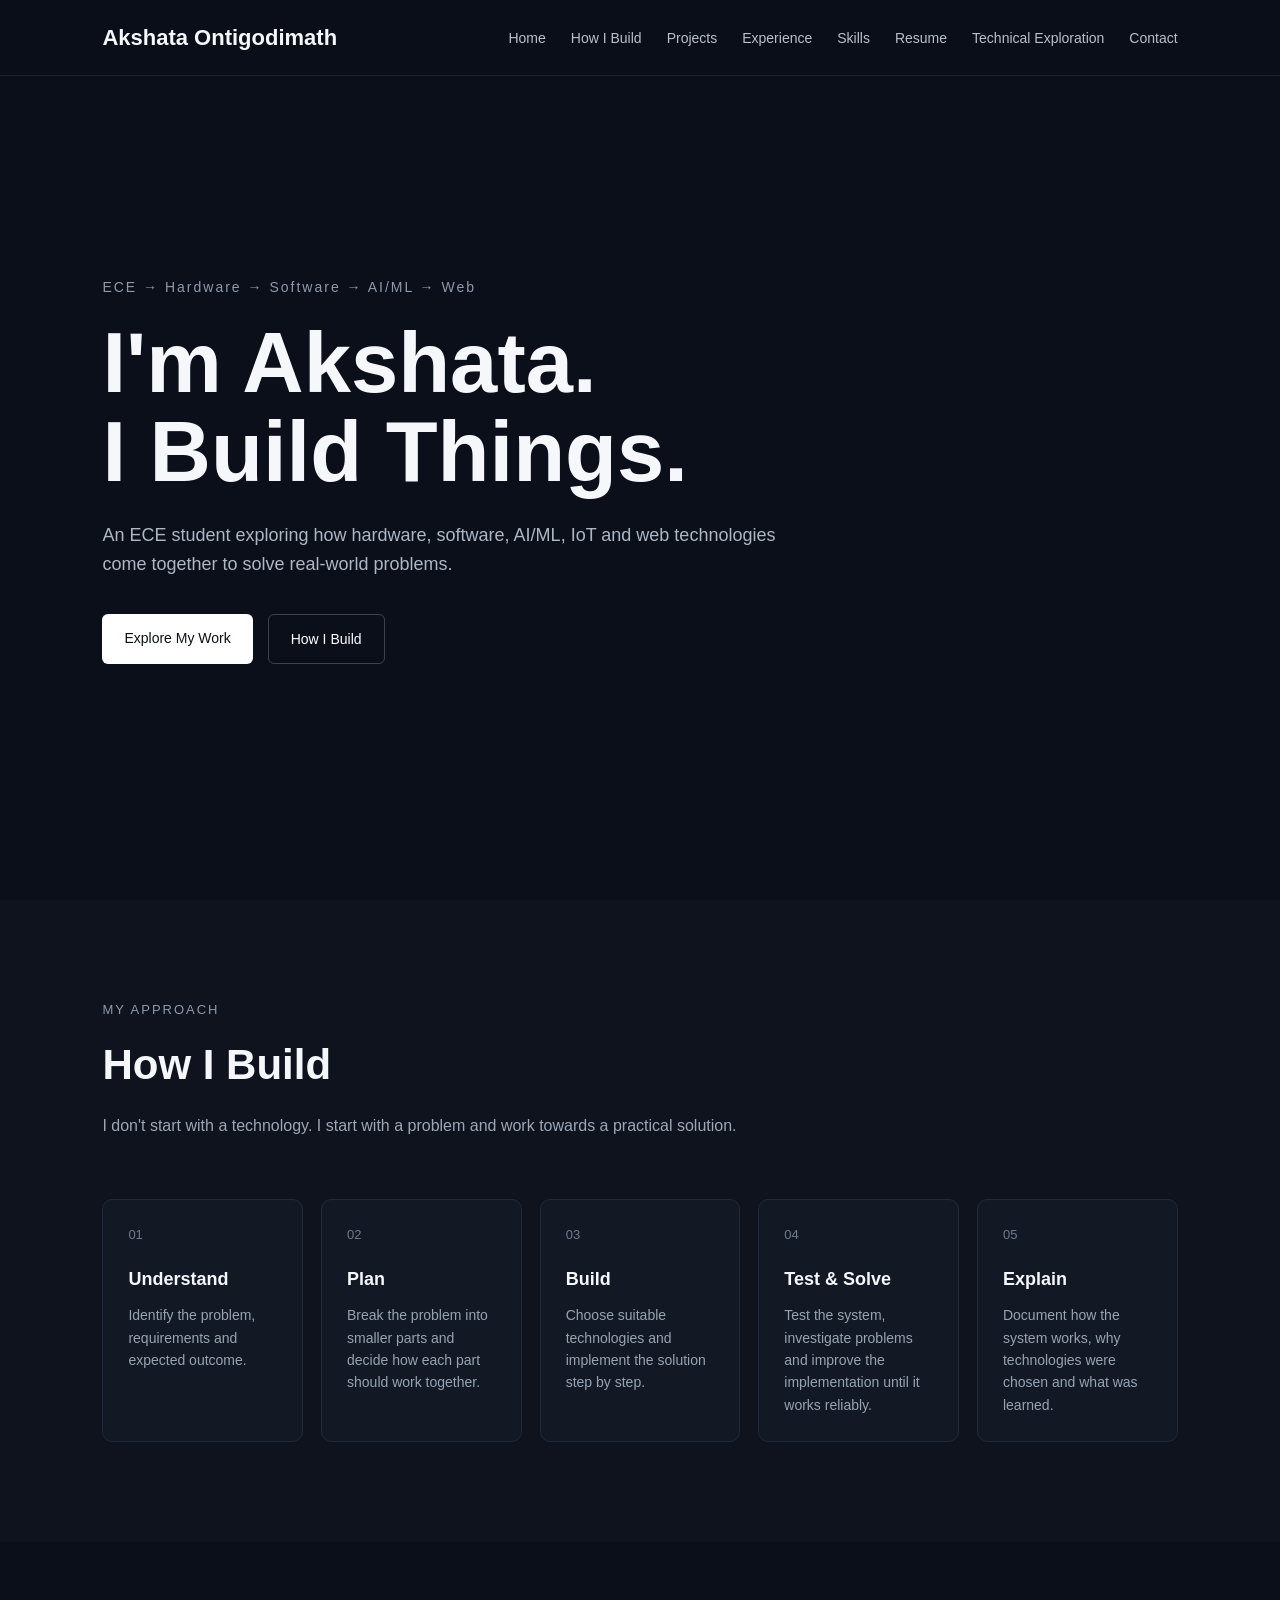
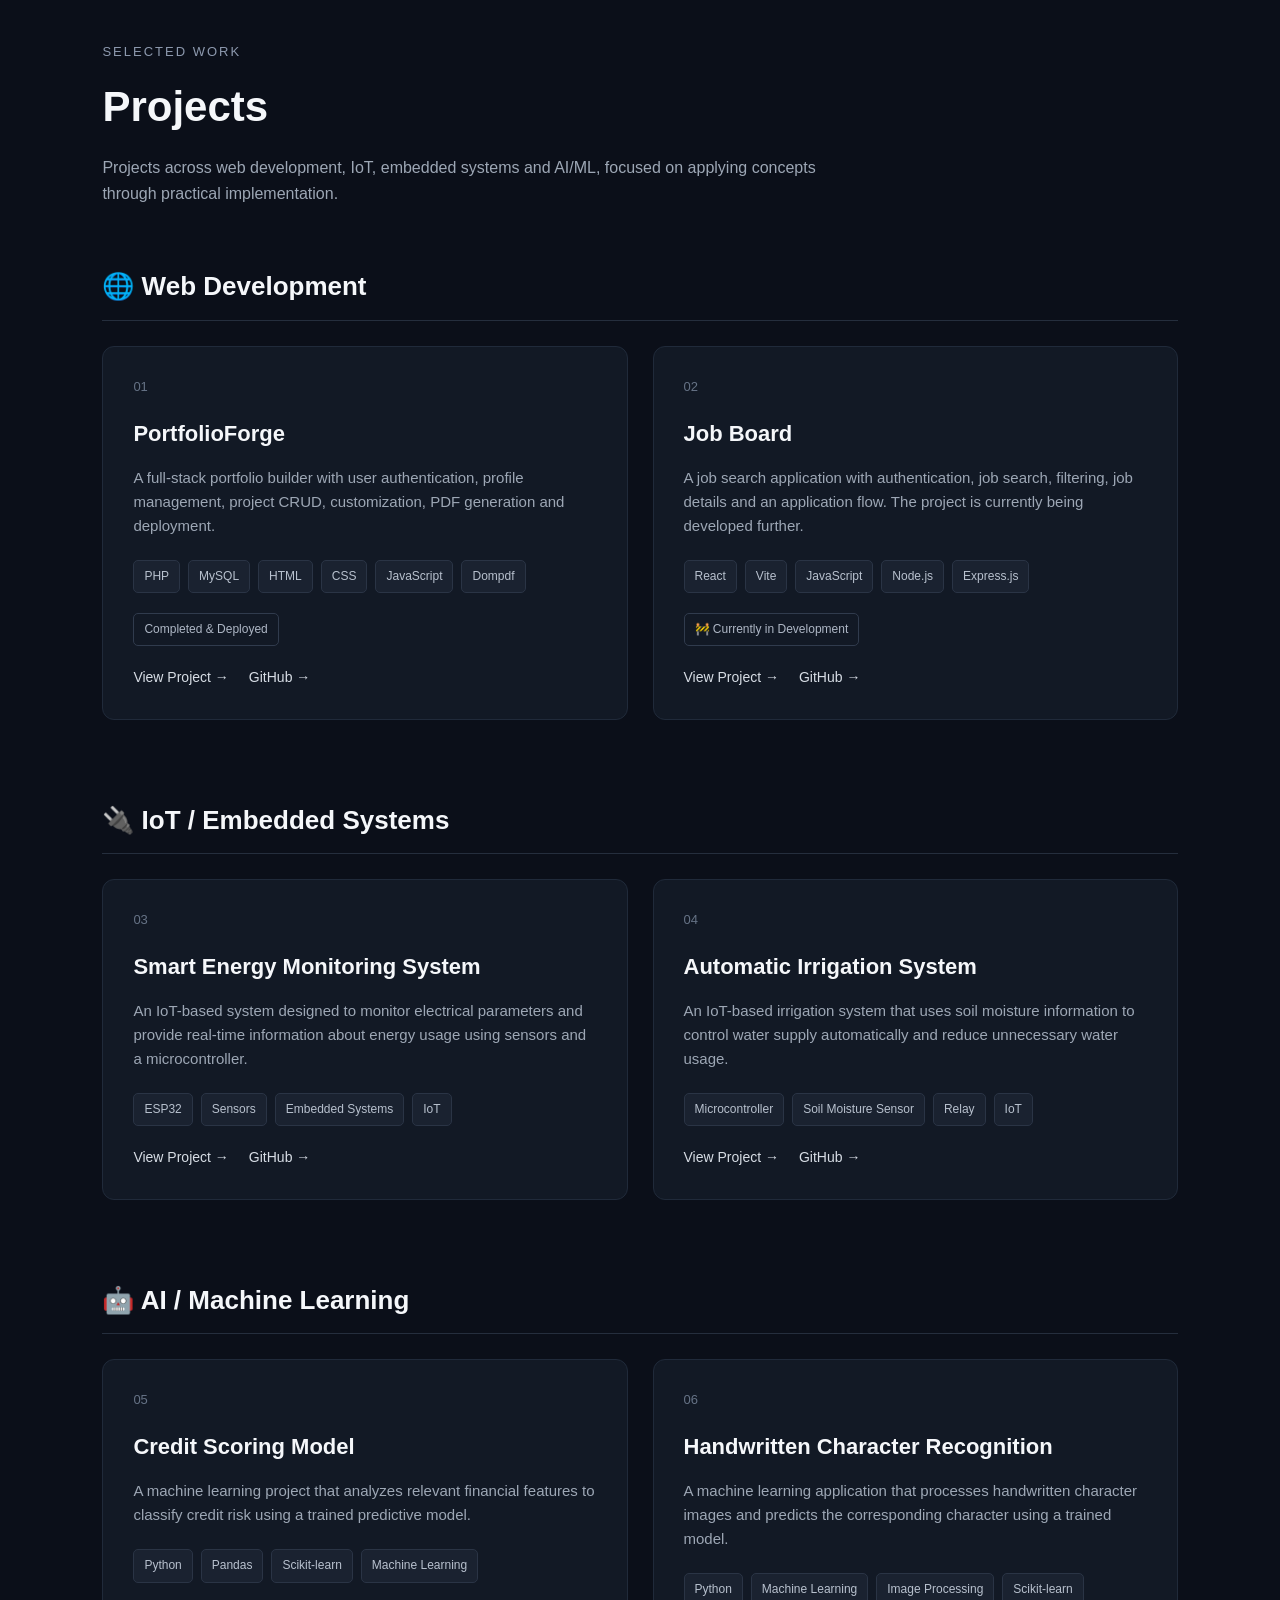
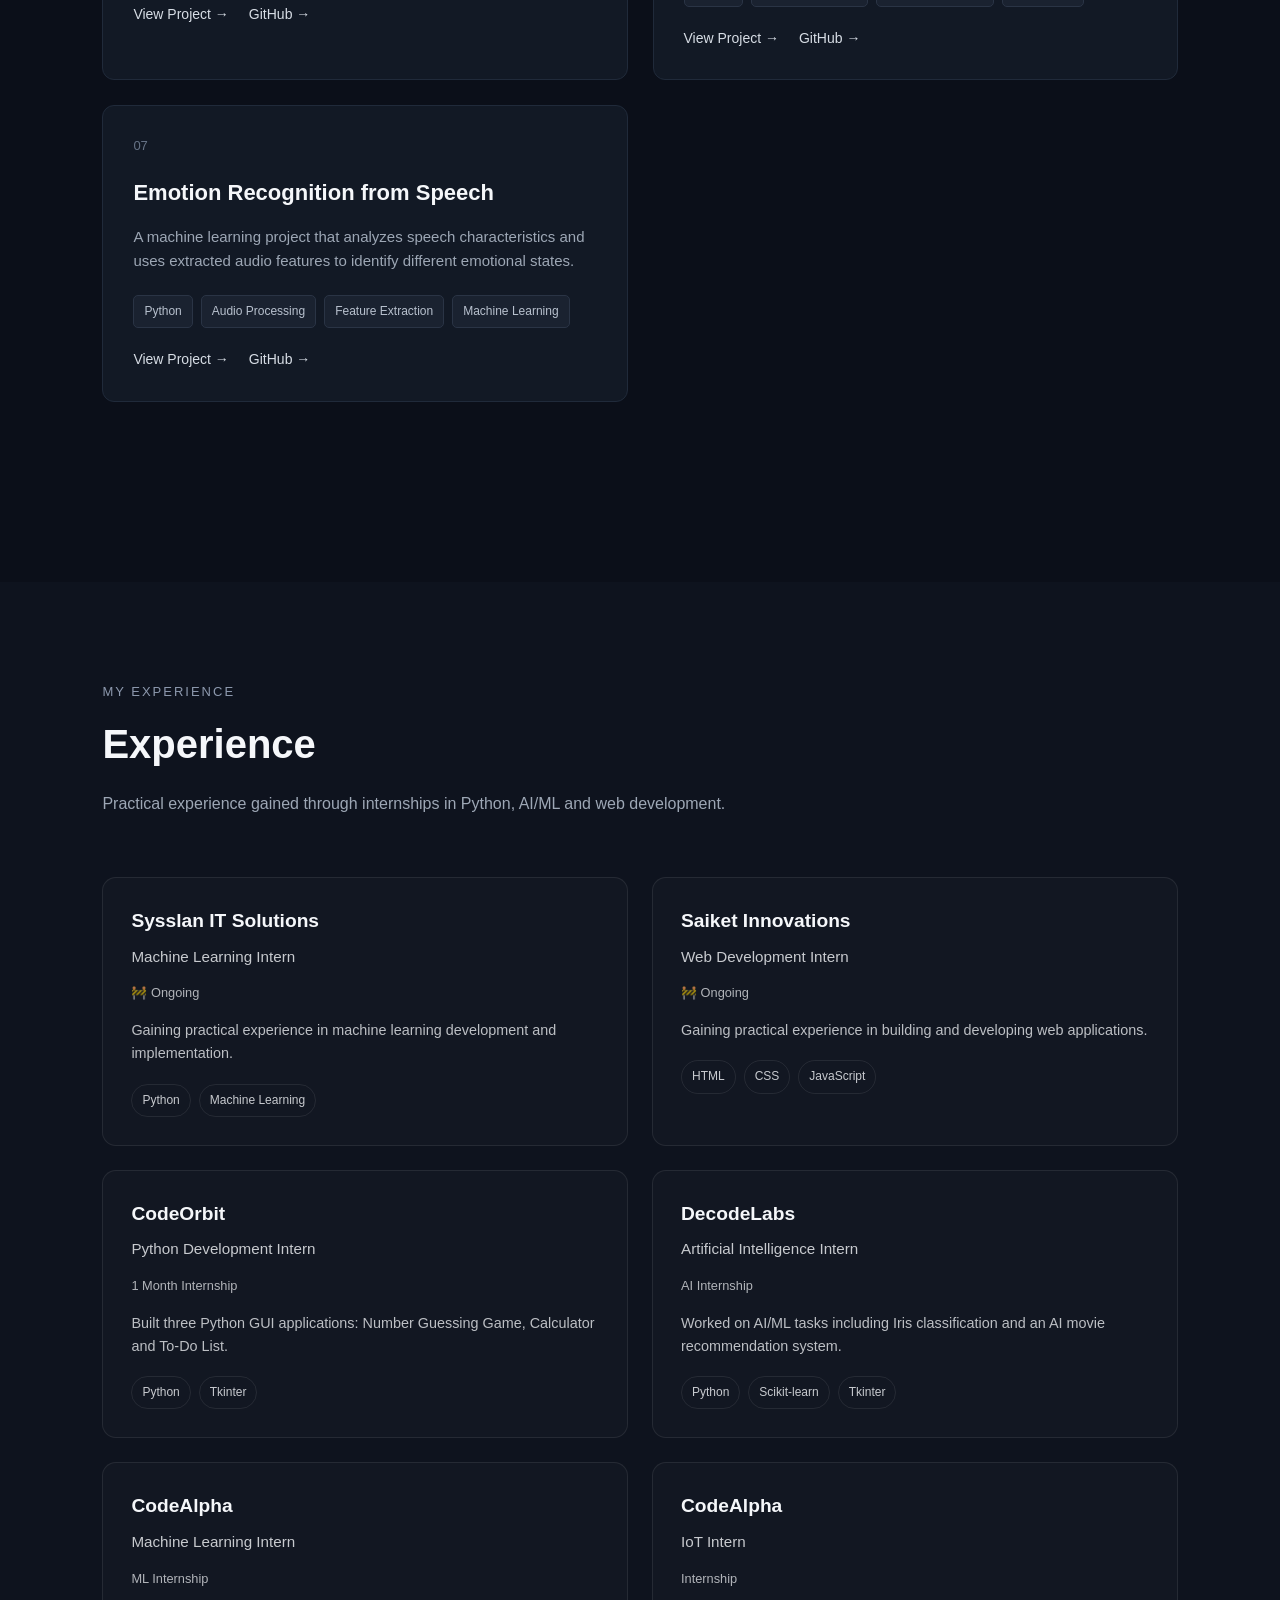
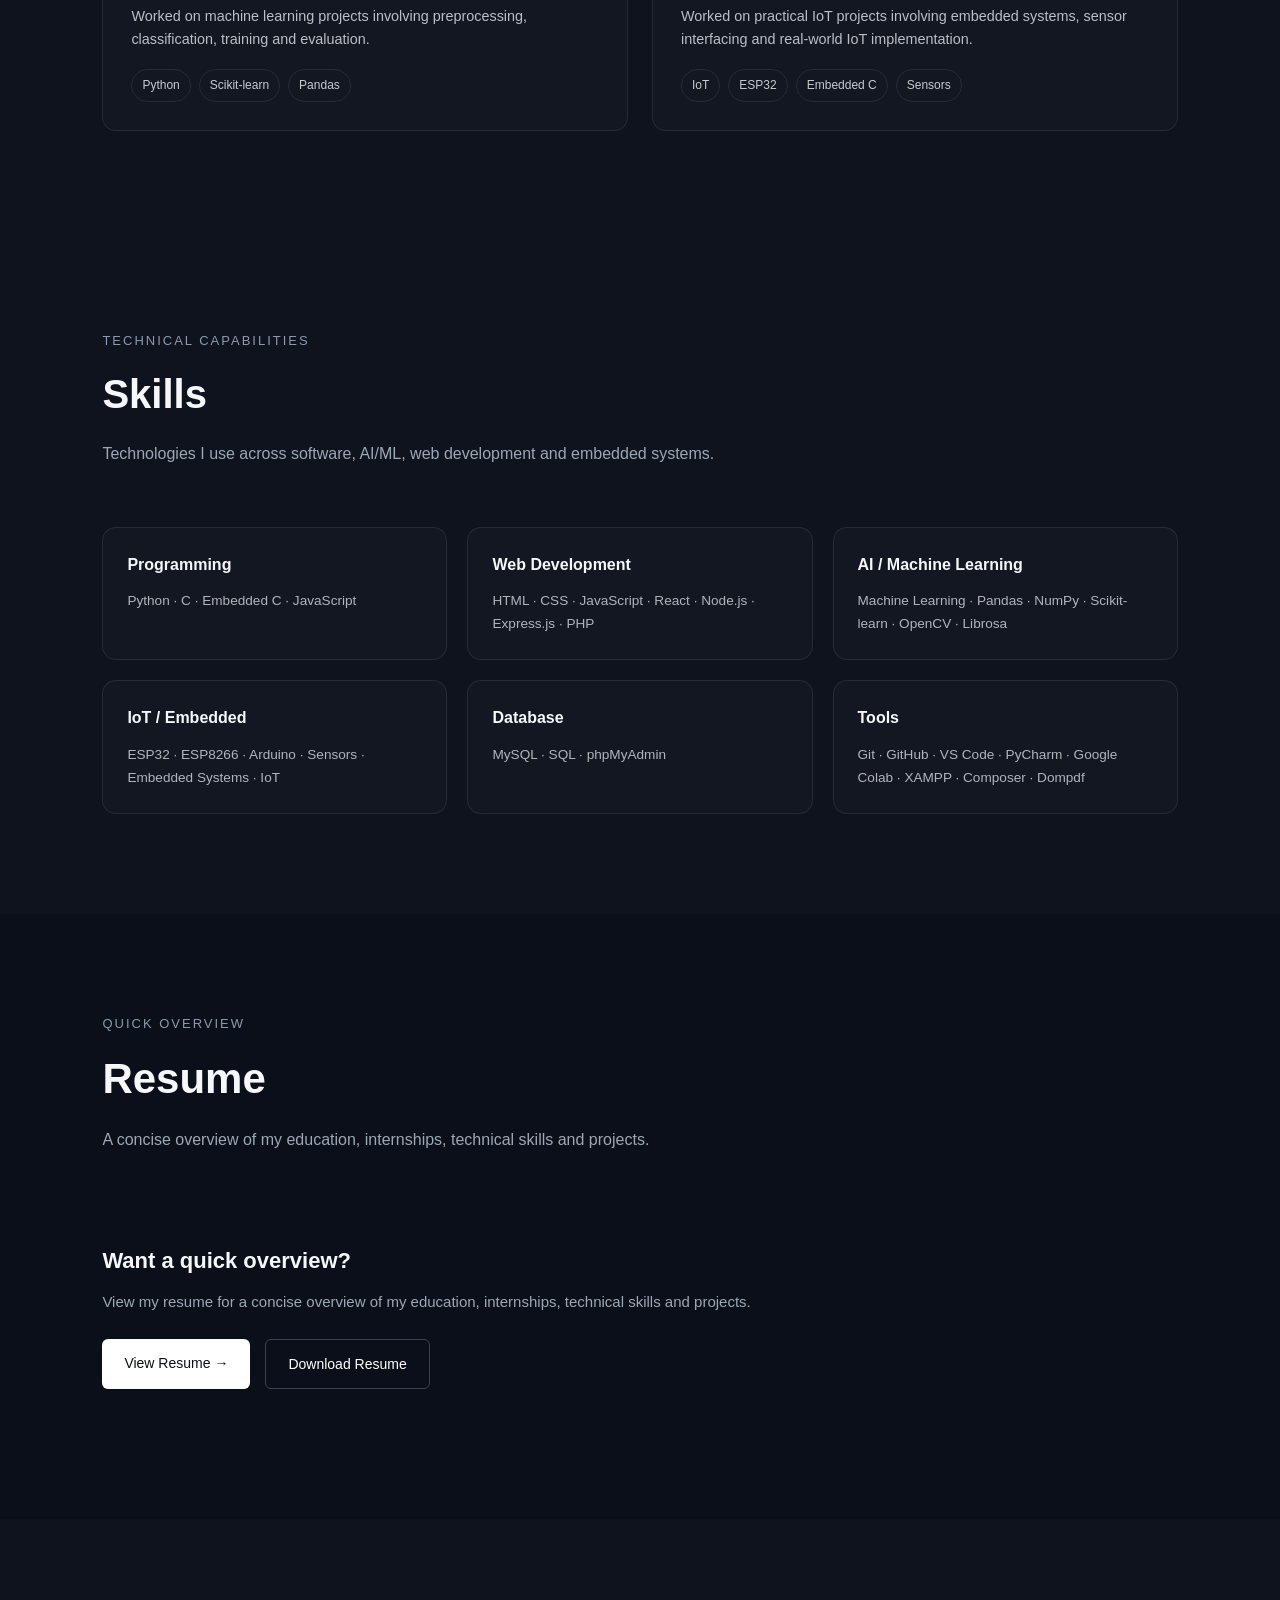
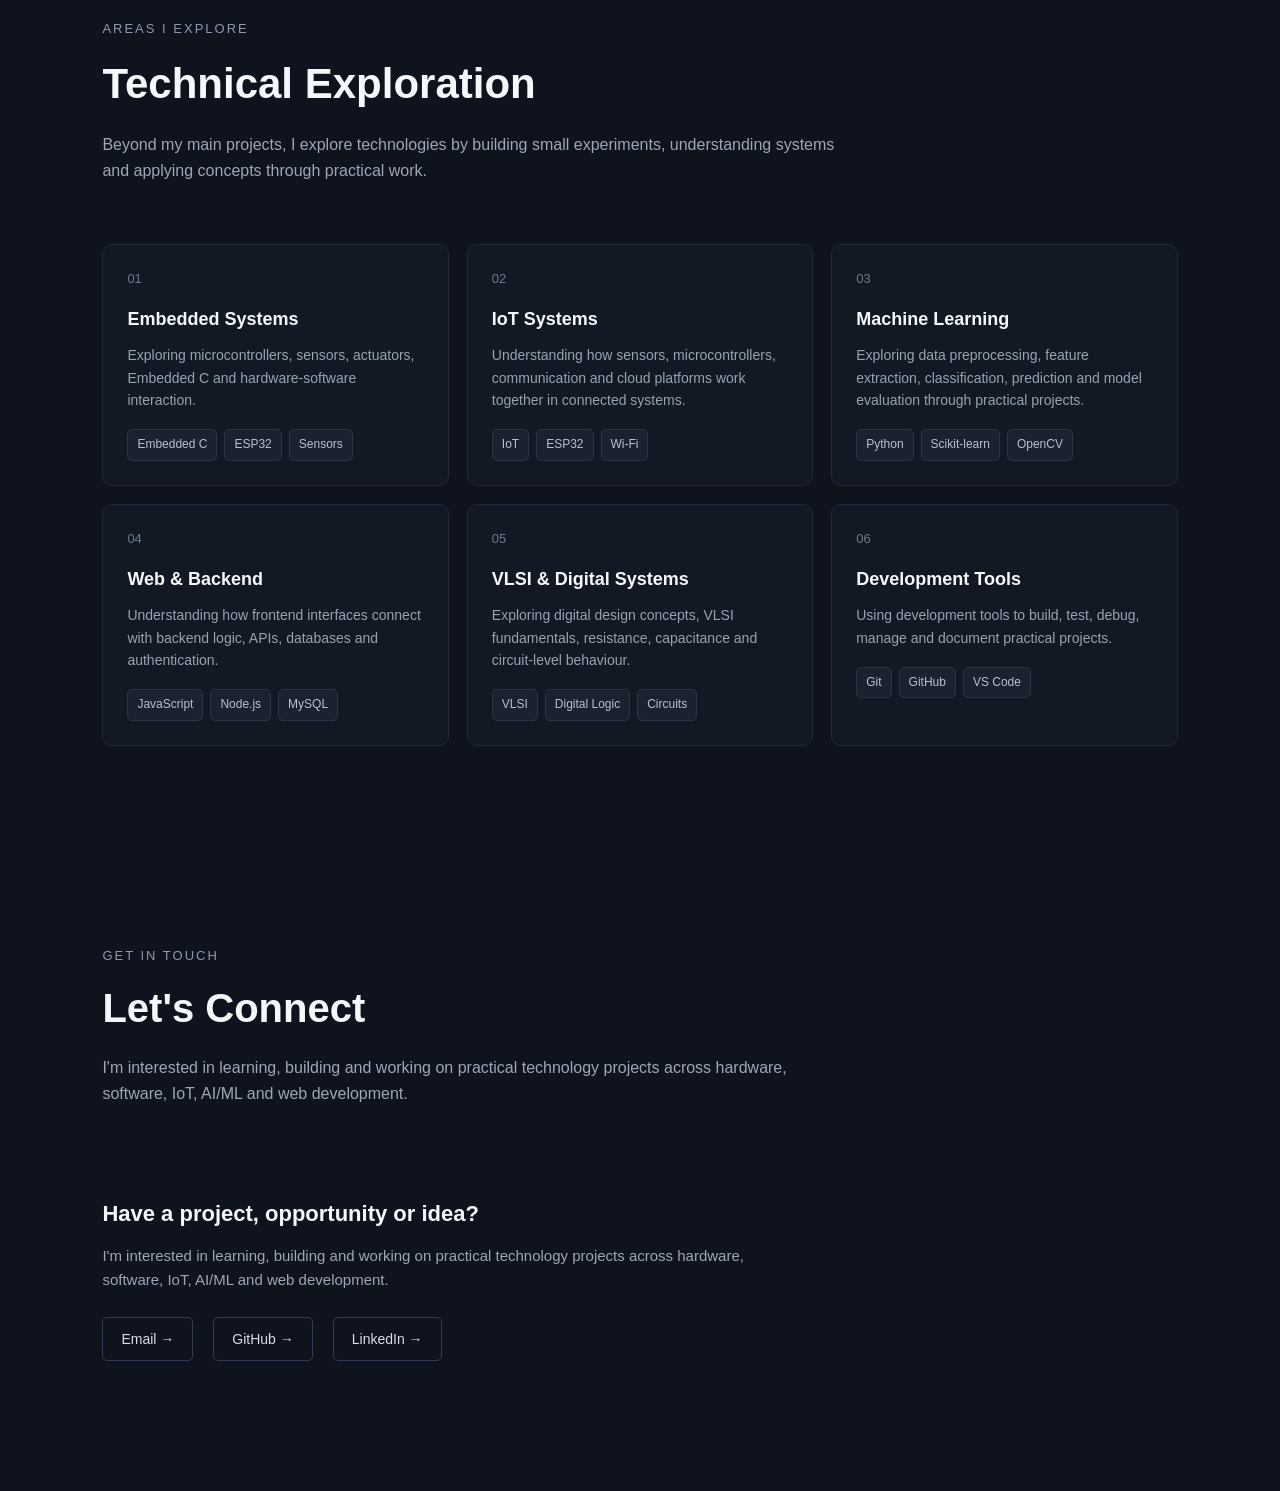
==== index.html @ 32dcf4e1 "Initial portfolio website" ====
<!DOCTYPE html>
<html lang="en">

<head>
    <meta charset="UTF-8">
    <meta name="viewport" content="width=device-width, initial-scale=1.0">

    <title>Akshata Ontigodimath | Portfolio</title>

    <link rel="stylesheet" href="css/style.css">
</head>

<body>

<!-- Navigation -->
<nav class="navbar">

    <div class="logo">Akshata Ontigodimath</div>
<ul class="nav-links">
    <li><a href="#home">Home</a></li>
    <li><a href="#how-i-build">How I Build</a></li>
    <li><a href="#projects">Projects</a></li>
    <li><a href="#experience">Experience</a></li>
    <li><a href="#skills">Skills</a></li>
    <li><a href="#resume">Resume</a></li>
    <li><a href="#exploration">Technical Exploration</a></li>
    <li><a href="#contact">Contact</a></li>
</ul>

</nav>


<!-- Home Section -->
<section id="home" class="hero">

    <div class="hero-content">

        <p class="hero-label">
            ECE → Hardware → Software → AI/ML → Web
        </p>

        <h1>
            I'm Akshata.
            <br>
            I Build Things.
        </h1>

        <p class="hero-description">
            An ECE student exploring how hardware, software, AI/ML,
            IoT and web technologies come together to solve
            real-world problems.
        </p>

        <div class="hero-buttons">

            <a href="#projects" class="btn primary-btn">
                Explore My Work
            </a>

            <a href="#how-i-build" class="btn secondary-btn">
                How I Build
            </a>

        </div>

    </div>

</section>


<!-- How I Build Section -->
<section id="how-i-build" class="how-build">

    <div class="section-heading">

        <p class="section-label">MY APPROACH</p>

        <h2>How I Build</h2>

        <p>
            I don't start with a technology.
            I start with a problem and work towards a practical solution.
        </p>

    </div>


    <div class="build-process">

        <div class="process-step">
            <span>01</span>
            <h3>Understand</h3>
            <p>
                Identify the problem, requirements and expected outcome.
            </p>
        </div>

        <div class="process-step">
            <span>02</span>
            <h3>Plan</h3>
            <p>
                Break the problem into smaller parts and decide how
                each part should work together.
            </p>
        </div>

        <div class="process-step">
            <span>03</span>
            <h3>Build</h3>
            <p>
                Choose suitable technologies and implement the solution
                step by step.
            </p>
        </div>

        <div class="process-step">
            <span>04</span>
            <h3>Test & Solve</h3>
            <p>
                Test the system, investigate problems and improve the
                implementation until it works reliably.
            </p>
        </div>

        <div class="process-step">
            <span>05</span>
            <h3>Explain</h3>
            <p>
                Document how the system works, why technologies were
                chosen and what was learned.
            </p>
        </div>

    </div>

</section>


<!-- Projects Section -->
<section id="projects" class="projects-section">

    <div class="section-heading">

        <p class="section-label">SELECTED WORK</p>

        <h2>Projects</h2>

        <p>
            Projects across web development, IoT, embedded systems
            and AI/ML, focused on applying concepts through
            practical implementation.
        </p>

    </div>


    <!-- Web Development -->
    <div class="project-category">

        <h3 class="category-title">
            🌐 Web Development
        </h3>

        <div class="projects-grid">

            <!-- PortfolioForge -->
            <article class="project-card">

                <div class="project-number">01</div>

                <h3>PortfolioForge</h3>

                <p>
                    A full-stack portfolio builder with user
                    authentication, profile management, project CRUD,
                    customization, PDF generation and deployment.
                </p>

                <div class="project-tech">
                    <span>PHP</span>
                    <span>MySQL</span>
                    <span>HTML</span>
                    <span>CSS</span>
                    <span>JavaScript</span>
                    <span>Dompdf</span>
                </div>

                <div class="project-status">
                    Completed & Deployed
                </div>

                <div class="project-links">

                    <a href="portfolioforge.html" class="project-link">
                        View Project →
                    </a>

                    <a
                        href="https://github.com/AkshataOntigodimath/PortfolioForge"
                        class="project-link"
                        target="_blank"
                        rel="noopener noreferrer"
                    >
                        GitHub →
                    </a>

                </div>

            </article>


            <!-- Job Board -->
            <article class="project-card">

                <div class="project-number">02</div>

                <h3>Job Board</h3>

                <p>
                    A job search application with authentication,
                    job search, filtering, job details and an
                    application flow. The project is currently
                    being developed further.
                </p>

                <div class="project-tech">
                    <span>React</span>
                    <span>Vite</span>
                    <span>JavaScript</span>
                    <span>Node.js</span>
                    <span>Express.js</span>
                </div>

                <div class="project-status">
                    🚧 Currently in Development
                </div>

                <div class="project-links">

                    <a href="jobboard.html" class="project-link">
                        View Project →
                    </a>

                    <a href="#" class="project-link">
                        GitHub →
                    </a>

                </div>

            </article>

        </div>

    </div>


    <!-- IoT / Embedded Systems -->
    <div class="project-category">

        <h3 class="category-title">
            🔌 IoT / Embedded Systems
        </h3>

        <div class="projects-grid">

            <!-- Smart Energy Monitoring -->
            <article class="project-card">

                <div class="project-number">03</div>

                <h3>Smart Energy Monitoring System</h3>

                <p>
                    An IoT-based system designed to monitor electrical
                    parameters and provide real-time information about
                    energy usage using sensors and a microcontroller.
                </p>

                <div class="project-tech">
                    <span>ESP32</span>
                    <span>Sensors</span>
                    <span>Embedded Systems</span>
                    <span>IoT</span>
                </div>

                <div class="project-links">

                    <a href="smart-energy.html" class="project-link">
                        View Project →
                    </a>

                    <a href="#" class="project-link">
                        GitHub →
                    </a>

                </div>

            </article>


            <!-- Automatic Irrigation -->
            <article class="project-card">

                <div class="project-number">04</div>

                <h3>Automatic Irrigation System</h3>

                <p>
                    An IoT-based irrigation system that uses soil
                    moisture information to control water supply
                    automatically and reduce unnecessary water usage.
                </p>

                <div class="project-tech">
                    <span>Microcontroller</span>
                    <span>Soil Moisture Sensor</span>
                    <span>Relay</span>
                    <span>IoT</span>
                </div>

                <div class="project-links">

                    <a href="automatic-irrigation.html" class="project-link">
                        View Project →
                    </a>

                    <a
                        href="https://github.com/AkshataOntigodimath/Smart-irrigation-system"
                        class="project-link"
                        target="_blank"
                        rel="noopener noreferrer"
                    >
                        GitHub →
                    </a>

                </div>

            </article>

        </div>

    </div>


    <!-- AI / Machine Learning -->
    <div class="project-category">

        <h3 class="category-title">
            🤖 AI / Machine Learning
        </h3>

        <div class="projects-grid">

            <!-- Credit Scoring -->
            <article class="project-card">

                <div class="project-number">05</div>

                <h3>Credit Scoring Model</h3>

                <p>
                    A machine learning project that analyzes
                    relevant financial features to classify
                    credit risk using a trained predictive model.
                </p>

                <div class="project-tech">
                    <span>Python</span>
                    <span>Pandas</span>
                    <span>Scikit-learn</span>
                    <span>Machine Learning</span>
                </div>

                <div class="project-links">

                    <a href="credit-scoring.html" class="project-link">
                        View Project →
                    </a>

                    <a
                        href="https://github.com/AkshataOntigodimath/CodeAlpha_Machine_Learning_Internship/tree/main/CodeAlpha_Credit_Scoring_Model"
                        class="project-link"
                        target="_blank"
                        rel="noopener noreferrer"
                    >
                        GitHub →
                    </a>

                </div>

            </article>


            <!-- Handwritten Character Recognition -->
            <article class="project-card">

                <div class="project-number">06</div>

                <h3>Handwritten Character Recognition</h3>

                <p>
                    A machine learning application that processes
                    handwritten character images and predicts the
                    corresponding character using a trained model.
                </p>

                <div class="project-tech">
                    <span>Python</span>
                    <span>Machine Learning</span>
                    <span>Image Processing</span>
                    <span>Scikit-learn</span>
                </div>

                <div class="project-links">

                    <a href="handwritten-character.html" class="project-link">
                        View Project →
                    </a>

                    <a
                        href="https://github.com/AkshataOntigodimath/CodeAlpha_Machine_Learning_Internship/tree/main/Handwritten_Character_Recognition"
                        class="project-link"
                        target="_blank"
                        rel="noopener noreferrer"
                    >
                        GitHub →
                    </a>

                </div>

            </article>


            <!-- Emotion Recognition -->
            <article class="project-card">

                <div class="project-number">07</div>

                <h3>Emotion Recognition from Speech</h3>

                <p>
                    A machine learning project that analyzes speech
                    characteristics and uses extracted audio features
                    to identify different emotional states.
                </p>

                <div class="project-tech">
                    <span>Python</span>
                    <span>Audio Processing</span>
                    <span>Feature Extraction</span>
                    <span>Machine Learning</span>
                </div>

                <div class="project-links">

                    <a href="emotion-recognition.html" class="project-link">
                        View Project →
                    </a>

                    <a
                        href="https://github.com/AkshataOntigodimath/CodeAlpha_Machine_Learning_Internship/tree/main/Emotion-Recognition-from-Speech"
                        class="project-link"
                        target="_blank"
                        rel="noopener noreferrer"
                    >
                        GitHub →
                    </a>

                </div>

            </article>

        </div>

    </div>

</section>


<!-- Experience Section -->
<section id="experience" class="experience-section">

    <div class="section-heading">

        <p class="section-label">MY EXPERIENCE</p>

        <h2>Experience</h2>

        <p>
            Practical experience gained through internships in
            Python, AI/ML and web development.
        </p>

    </div>


    <div class="experience-grid">

        <article class="experience-card">

            <h3>Sysslan IT Solutions</h3>

            <p class="experience-role">
                Machine Learning Intern
            </p>

            <span class="experience-status">
                🚧 Ongoing
            </span>

            <p class="experience-description">
                Gaining practical experience in machine learning
                development and implementation.
            </p>

            <div class="experience-tech">
                <span>Python</span>
                <span>Machine Learning</span>
            </div>

        </article>


        <article class="experience-card">

            <h3>Saiket Innovations</h3>

            <p class="experience-role">
                Web Development Intern
            </p>

            <span class="experience-status">
                🚧 Ongoing
            </span>

            <p class="experience-description">
                Gaining practical experience in building and
                developing web applications.
            </p>

            <div class="experience-tech">
                <span>HTML</span>
                <span>CSS</span>
                <span>JavaScript</span>
            </div>

        </article>


        <article class="experience-card">

            <h3>CodeOrbit</h3>

            <p class="experience-role">
                Python Development Intern
            </p>

            <span class="experience-duration">
                1 Month Internship
            </span>

            <p class="experience-description">
                Built three Python GUI applications:
                Number Guessing Game, Calculator and To-Do List.
            </p>

            <div class="experience-tech">
                <span>Python</span>
                <span>Tkinter</span>
            </div>

        </article>


        <article class="experience-card">

            <h3>DecodeLabs</h3>

            <p class="experience-role">
                Artificial Intelligence Intern
            </p>

            <span class="experience-duration">
                AI Internship
            </span>

            <p class="experience-description">
                Worked on AI/ML tasks including Iris classification
                and an AI movie recommendation system.
            </p>

            <div class="experience-tech">
                <span>Python</span>
                <span>Scikit-learn</span>
                <span>Tkinter</span>
            </div>

        </article>


        <article class="experience-card">

            <h3>CodeAlpha</h3>

            <p class="experience-role">
                Machine Learning Intern
            </p>

            <span class="experience-duration">
                ML Internship
            </span>

            <p class="experience-description">
                Worked on machine learning projects involving
                preprocessing, classification, training and evaluation.
            </p>

            <div class="experience-tech">
                <span>Python</span>
                <span>Scikit-learn</span>
                <span>Pandas</span>
            </div>

        </article>


        <article class="experience-card">

            <h3>CodeAlpha</h3>

            <p class="experience-role">
                IoT Intern
            </p>

            <span class="experience-duration">
                Internship
            </span>

            <p class="experience-description">
                Worked on practical IoT projects involving embedded
                systems, sensor interfacing and real-world IoT implementation.
            </p>

            <div class="experience-tech">
                <span>IoT</span>
                <span>ESP32</span>
                <span>Embedded C</span>
                <span>Sensors</span>
            </div>

        </article>

    </div>

</section>


<!-- Skills Section -->
<section id="skills" class="skills-section">

    <div class="section-heading">

        <p class="section-label">TECHNICAL CAPABILITIES</p>

        <h2>Skills</h2>

        <p>
            Technologies I use across software, AI/ML,
            web development and embedded systems.
        </p>

    </div>


    <div class="skills-grid">

        <div class="skill-category">

            <h3>Programming</h3>

            <p>
                Python · C · Embedded C · JavaScript
            </p>

        </div>


        <div class="skill-category">

            <h3>Web Development</h3>

            <p>
                HTML · CSS · JavaScript · React · Node.js ·
                Express.js · PHP
            </p>

        </div>


        <div class="skill-category">

            <h3>AI / Machine Learning</h3>

            <p>
                Machine Learning · Pandas · NumPy ·
                Scikit-learn · OpenCV · Librosa
            </p>

        </div>


        <div class="skill-category">

            <h3>IoT / Embedded</h3>

            <p>
                ESP32 · ESP8266 · Arduino · Sensors ·
                Embedded Systems · IoT
            </p>

        </div>


        <div class="skill-category">

            <h3>Database</h3>

            <p>
                MySQL · SQL · phpMyAdmin
            </p>

        </div>


        <div class="skill-category">

            <h3>Tools</h3>

            <p>
                Git · GitHub · VS Code · PyCharm ·
                Google Colab · XAMPP · Composer · Dompdf
            </p>

        </div>

    </div>

</section>

<!-- Resume Section -->
<section id="resume" class="resume-section">

    <div class="section-heading">

        <p class="section-label">QUICK OVERVIEW</p>

        <h2>Resume</h2>

        <p>
            A concise overview of my education, internships,
            technical skills and projects.
        </p>

    </div>


    <div class="resume-content">

        <h3>Want a quick overview?</h3>

        <p>
            View my resume for a concise overview of my education,
            internships, technical skills and projects.
        </p>

        <div class="resume-buttons">

            <a href="resume.pdf"
               class="btn primary-btn"
               target="_blank">
                View Resume →
            </a>

            <a href="resume.pdf"
               class="btn secondary-btn"
               download>
                Download Resume
            </a>

        </div>

    </div>

</section>


<!-- Technical Exploration Section -->
<section id="exploration" class="exploration-section">

    <div class="section-heading">

        <p class="section-label">AREAS I EXPLORE</p>

        <h2>Technical Exploration</h2>

        <p>
            Beyond my main projects, I explore technologies by building
            small experiments, understanding systems and applying concepts
            through practical work.
        </p>

    </div>


    <div class="exploration-grid">

        <article class="exploration-card">

            <span class="exploration-number">01</span>

            <h3>Embedded Systems</h3>

            <p>
                Exploring microcontrollers, sensors, actuators,
                Embedded C and hardware-software interaction.
            </p>

            <div class="exploration-tech">
                <span>Embedded C</span>
                <span>ESP32</span>
                <span>Sensors</span>
            </div>

        </article>


        <article class="exploration-card">

            <span class="exploration-number">02</span>

            <h3>IoT Systems</h3>

            <p>
                Understanding how sensors, microcontrollers,
                communication and cloud platforms work together
                in connected systems.
            </p>

            <div class="exploration-tech">
                <span>IoT</span>
                <span>ESP32</span>
                <span>Wi-Fi</span>
            </div>

        </article>


        <article class="exploration-card">

            <span class="exploration-number">03</span>

            <h3>Machine Learning</h3>

            <p>
                Exploring data preprocessing, feature extraction,
                classification, prediction and model evaluation
                through practical projects.
            </p>

            <div class="exploration-tech">
                <span>Python</span>
                <span>Scikit-learn</span>
                <span>OpenCV</span>
            </div>

        </article>


        <article class="exploration-card">

            <span class="exploration-number">04</span>

            <h3>Web & Backend</h3>

            <p>
                Understanding how frontend interfaces connect with
                backend logic, APIs, databases and authentication.
            </p>

            <div class="exploration-tech">
                <span>JavaScript</span>
                <span>Node.js</span>
                <span>MySQL</span>
            </div>

        </article>


        <article class="exploration-card">

            <span class="exploration-number">05</span>

            <h3>VLSI & Digital Systems</h3>

            <p>
                Exploring digital design concepts, VLSI fundamentals,
                resistance, capacitance and circuit-level behaviour.
            </p>

            <div class="exploration-tech">
                <span>VLSI</span>
                <span>Digital Logic</span>
                <span>Circuits</span>
            </div>

        </article>


        <article class="exploration-card">

            <span class="exploration-number">06</span>

            <h3>Development Tools</h3>

            <p>
                Using development tools to build, test, debug,
                manage and document practical projects.
            </p>

            <div class="exploration-tech">
                <span>Git</span>
                <span>GitHub</span>
                <span>VS Code</span>
            </div>

        </article>

    </div>

</section>


<!-- Contact Section -->
<section id="contact" class="contact-section">

    <div class="section-heading">

        <p class="section-label">GET IN TOUCH</p>

        <h2>Let's Connect</h2>

        <p>
            I'm interested in learning, building and working on
            practical technology projects across hardware,
            software, IoT, AI/ML and web development.
        </p>

    </div>


    <div class="contact-content">

        <h3>Have a project, opportunity or idea?</h3>

        <p>
            I'm interested in learning, building and working on
            practical technology projects across hardware,
            software, IoT, AI/ML and web development.
        </p>

        <div class="contact-links">

            <a href="mailto:akshataontigodimath00@gmail.com"
               class="contact-link">
                Email →
            </a>

            <a href="https://github.com/AkshataOntigodimath"
               class="contact-link"
               target="_blank"
               rel="noopener noreferrer">
                GitHub →
            </a>

            <a href="https://www.linkedin.com/in/akshata-ontigodimath-468511424"
               class="contact-link"
               target="_blank"
               rel="noopener noreferrer">
                LinkedIn →
            </a>

        </div>

    </div>

</section>


</body>

</html>
---- css/style.css ----
/* ==============================
GENERAL
============================== */

* {
  margin: 0;
  padding: 0;
  box-sizing: border-box;
  }

html {
scroll-behavior: smooth;
}

body {
font-family: Arial, Helvetica, sans-serif;
background: #0b0f19;
color: #f5f7fa;
line-height: 1.6;
}

a {
text-decoration: none;
color: inherit;
}

/* ==============================
NAVIGATION
============================== */

.navbar {
position: fixed;
top: 0;
left: 0;
width: 100%;

display: flex;
justify-content: space-between;
align-items: center;

padding: 20px 8%;

background: rgba(11, 15, 25, 0.95);
border-bottom: 1px solid #1d2533;

z-index: 1000;

}

.logo {
font-size: 22px;
font-weight: bold;
}

.nav-links {
display: flex;
list-style: none;
gap: 25px;
}

.nav-links a {
color: #b8c0cc;
font-size: 14px;
transition: 0.3s;
}

.nav-links a:hover {
color: #ffffff;
}

/* ==============================
HERO
============================== */

.hero {
min-height: 100vh;

display: flex;
align-items: center;

padding: 120px 8% 80px;

}

.hero-content {
max-width: 850px;
}

.hero-label {
color: #8d99ae;
font-size: 14px;
letter-spacing: 2px;
margin-bottom: 20px;
}

.hero h1 {
font-size: clamp(45px, 7vw, 85px);
line-height: 1.05;
margin-bottom: 25px;
}

.hero-description {
max-width: 700px;
color: #aeb7c5;
font-size: 18px;
margin-bottom: 35px;
}

.hero-buttons {
display: flex;
gap: 15px;
flex-wrap: wrap;
}

.btn {
padding: 13px 22px;
border-radius: 6px;
font-size: 14px;
transition: 0.3s;
}

.primary-btn {
background: #ffffff;
color: #0b0f19;
}

.primary-btn:hover {
opacity: 0.85;
}

.secondary-btn {
border: 1px solid #394354;
color: #ffffff;
}

.secondary-btn:hover {
background: #151b27;
}

/* ==============================
COMMON SECTION
============================== */

section {
padding: 100px 8%;
}

.section-heading {
max-width: 750px;
margin-bottom: 60px;
}

.section-label {
color: #8d99ae;
font-size: 13px;
letter-spacing: 2px;
margin-bottom: 10px;
}

.section-heading h2 {
font-size: 42px;
margin-bottom: 15px;
}

.section-heading > p:last-child {
color: #9da7b5;
}

/* ==============================
HOW I BUILD
============================== */

.how-build {
background: #0e131e;
}

.build-process {
display: grid;
grid-template-columns: repeat(5, 1fr);
gap: 18px;
}

.process-step {
padding: 25px;
background: #121925;
border: 1px solid #202a3a;
border-radius: 10px;

transition: transform 0.3s, border-color 0.3s;

}

.process-step:hover {
transform: translateY(-5px);
border-color: #465267;
}

.process-step span {
display: block;
color: #6f7b8e;
font-size: 13px;
margin-bottom: 20px;
}

.process-step h3 {
font-size: 18px;
margin-bottom: 10px;
}

.process-step p {
color: #98a3b2;
font-size: 14px;
}

/* ==============================
PROJECTS
============================== */

.projects-section {
background: #0b0f19;
}

.project-category {
margin-bottom: 80px;
}

.category-title {
font-size: 26px;
margin-bottom: 25px;
padding-bottom: 12px;

border-bottom: 1px solid #252e3d;

}

.projects-grid {
display: grid;
grid-template-columns: repeat(2, 1fr);
gap: 25px;
}

/* ==============================
PROJECT CARDS
============================== */

.project-card {
position: relative;

padding: 30px;

background: #121925;
border: 1px solid #202a3a;
border-radius: 12px;

transition: transform 0.3s, border-color 0.3s;

}

.project-card:hover {
transform: translateY(-6px);
border-color: #465267;
}

.project-number {
color: #667386;
font-size: 13px;
margin-bottom: 18px;
}

.project-card h3 {
font-size: 22px;
margin-bottom: 15px;
}

.project-card p {
color: #9da7b5;
font-size: 15px;
margin-bottom: 22px;
}

/* ==============================
PROJECT TECHNOLOGIES
============================== */

.project-tech {
display: flex;
flex-wrap: wrap;
gap: 8px;

margin-bottom: 20px;

}

.project-tech span {
padding: 6px 10px;

background: #1a2230;
border: 1px solid #2a3445;
border-radius: 5px;

color: #b8c1ce;
font-size: 12px;

}

/* ==============================
PROJECT STATUS
============================== */

.project-status {
display: inline-block;

margin-bottom: 20px;
padding: 6px 10px;

border: 1px solid #303b4d;
border-radius: 5px;

color: #aeb7c5;
font-size: 12px;

}

/* ==============================
PROJECT LINKS
============================== */

.project-links {
display: flex;
gap: 20px;
}

.project-link {
color: #d7dde5;
font-size: 14px;
transition: 0.3s;
}

.project-link:hover {
color: #ffffff;
transform: translateX(3px);
}

/* ==============================
OTHER SECTIONS
============================== */

#experience,
#skills,
#contact {
min-height: 300px;
background: #0e131e;
}

#experience h2,
#skills h2,
#contact h2 {
font-size: 40px;
}

/* ==============================
RESPONSIVE DESIGN
============================== */

@media (max-width: 1000px) {

.build-process {
    grid-template-columns: repeat(2, 1fr);
}

.projects-grid {
    grid-template-columns: 1fr;
}

.nav-links {
    gap: 15px;
}

}

@media (max-width: 700px) {

.navbar {
    padding: 16px 5%;
}

.logo {
    font-size: 18px;
}

.nav-links {
    display: none;
}

section {
    padding: 80px 5%;
}

.hero {
    padding: 120px 5% 70px;
}

.hero h1 {
    font-size: 48px;
}

.hero-description {
    font-size: 16px;
}

.section-heading h2 {
    font-size: 34px;
}

.build-process {
    grid-template-columns: 1fr;
}

.project-card {
    padding: 25px;
}

}
/* ==============================
PROJECT DETAIL PAGE
============================== */

.project-detail-hero {
    min-height: 70vh;
    display: flex;
    align-items: center;
    padding: 150px 8% 90px;
    background: #0b0f19;
}

.project-detail-content {
    max-width: 900px;
}

.project-detail-content h1 {
    font-size: clamp(48px, 7vw, 80px);
    line-height: 1.05;
    margin-bottom: 25px;
}

.project-detail-intro {
    max-width: 750px;
    color: #aeb7c5;
    font-size: 18px;
    margin-bottom: 30px;
}


/* ==============================
PROJECT DETAIL CONTENT
============================== */

.project-detail-section {
    background: #0e131e;
    padding: 100px 8%;
}

.detail-container {
    max-width: 1000px;
    margin: 0 auto;
}

.detail-block {
    padding: 60px 0;
    border-bottom: 1px solid #202a3a;
}

.detail-block:last-child {
    border-bottom: none;
}

.detail-block h2 {
    font-size: 36px;
    margin-bottom: 20px;
}

.detail-block > p:not(.section-label) {
    max-width: 850px;
    color: #9da7b5;
    margin-bottom: 15px;
}


/* ==============================
ARCHITECTURE
============================== */

.architecture-flow {
    display: flex;
    align-items: center;
    justify-content: center;
    flex-wrap: wrap;
    gap: 12px;
    margin: 35px 0;
}

.architecture-box {
    padding: 16px 18px;
    background: #121925;
    border: 1px solid #2a3445;
    border-radius: 8px;
    color: #f5f7fa;
    text-align: center;
}

.architecture-flow > span {
    color: #6f7b8e;
    font-size: 24px;
}


/* ==============================
TECHNOLOGIES
============================== */

.technology-list {
    display: grid;
    grid-template-columns: repeat(2, 1fr);
    gap: 18px;
    margin-top: 30px;
}

.technology-item {
    padding: 25px;
    background: #121925;
    border: 1px solid #202a3a;
    border-radius: 10px;
}

.technology-item h3 {
    font-size: 18px;
    margin-bottom: 8px;
}

.technology-item p {
    color: #98a3b2;
    font-size: 14px;
    margin-bottom: 0;
}


/* ==============================
FEATURES
============================== */

.feature-list {
    display: grid;
    grid-template-columns: repeat(2, 1fr);
    gap: 12px 35px;
    margin-top: 25px;
    padding-left: 20px;
    color: #b8c0cc;
}

.feature-list li {
    padding-left: 5px;
}


/* ==============================
CHALLENGES
============================== */

.challenge-list {
    display: grid;
    grid-template-columns: repeat(2, 1fr);
    gap: 18px;
    margin-top: 30px;
}

.challenge-item {
    padding: 25px;
    background: #121925;
    border: 1px solid #202a3a;
    border-radius: 10px;
}

.challenge-item h3 {
    margin-bottom: 8px;
    font-size: 18px;
}

.challenge-item p {
    color: #98a3b2;
    font-size: 14px;
    margin-bottom: 0;
}


/* ==============================
PROJECT DETAIL LINKS
============================== */

.project-detail-links {
    display: flex;
    gap: 15px;
    margin-top: 50px;
}


/* ==============================
PROJECT FOOTER
============================== */

.project-footer {
    padding: 35px 8%;
    display: flex;
    justify-content: space-between;
    gap: 20px;

    border-top: 1px solid #202a3a;

    background: #0b0f19;
    color: #8d99ae;
}

.project-footer a {
    color: #b8c0cc;
}

.project-footer a:hover {
    color: #ffffff;
}


/* ==============================
PROJECT DETAIL RESPONSIVE
============================== */

@media (max-width: 1000px) {

    .technology-list,
    .challenge-list {
        grid-template-columns: 1fr;
    }

}


@media (max-width: 700px) {

    .project-detail-hero {
        padding: 130px 5% 70px;
        min-height: auto;
    }

    .project-detail-section {
        padding: 70px 5%;
    }

    .detail-block {
        padding: 45px 0;
    }

    .detail-block h2 {
        font-size: 30px;
    }

    .architecture-flow {
        flex-direction: column;
    }

    .architecture-flow > span {
        transform: rotate(90deg);
    }

    .feature-list {
        grid-template-columns: 1fr;
    }

    .project-detail-links {
        flex-direction: column;
    }

    .project-footer {
        padding: 30px 5%;
        flex-direction: column;
    }

}


/* =========================================
   EXPERIENCE SECTION
   ========================================= */

.experience-section {
    padding: 100px 8%;
}

.experience-grid {
    max-width: 1100px;
    margin: 50px auto 0;

    display: grid;
    grid-template-columns: repeat(2, 1fr);
    gap: 24px;
}

.experience-card {
    padding: 28px;
    border: 1px solid rgba(255, 255, 255, 0.08);
    border-radius: 14px;
    background: rgba(255, 255, 255, 0.02);

    transition: transform 0.3s ease,
                border-color 0.3s ease;
}

.experience-card:hover {
    transform: translateY(-4px);
    border-color: rgba(255, 255, 255, 0.18);
}

.experience-card h3 {
    margin-bottom: 8px;
    font-size: 1.2rem;
}

.experience-role {
    margin-bottom: 10px;
    font-size: 0.95rem;
    opacity: 0.8;
}

.experience-status,
.experience-duration {
    display: inline-block;
    margin-bottom: 16px;

    font-size: 0.8rem;
    opacity: 0.7;
}

.experience-description {
    line-height: 1.6;
    font-size: 0.9rem;
    opacity: 0.75;
    margin-bottom: 18px;
}

.experience-tech {
    display: flex;
    flex-wrap: wrap;
    gap: 8px;
}

.experience-tech span {
    padding: 6px 10px;
    border-radius: 20px;

    font-size: 0.75rem;
    border: 1px solid rgba(255, 255, 255, 0.1);
    opacity: 0.8;
}


/* =========================================
   SKILLS SECTION
   ========================================= */

.skills-section {
    padding: 100px 8%;
}

.skills-grid {
    max-width: 1100px;
    margin: 50px auto 0;

    display: grid;
    grid-template-columns: repeat(3, 1fr);
    gap: 20px;
}

.skill-category {
    padding: 24px;

    border: 1px solid rgba(255, 255, 255, 0.08);
    border-radius: 14px;
    background: rgba(255, 255, 255, 0.02);
}

.skill-category h3 {
    margin-bottom: 12px;
    font-size: 1rem;
}

.skill-category p {
    margin: 0;
    line-height: 1.7;
    font-size: 0.85rem;
    opacity: 0.7;
}


/* =========================================
   RESPONSIVE
   ========================================= */

@media (max-width: 800px) {

    .experience-grid {
        grid-template-columns: 1fr;
    }

    .skills-grid {
        grid-template-columns: repeat(2, 1fr);
    }

}

@media (max-width: 500px) {

    .skills-grid {
        grid-template-columns: 1fr;
    }

}/* =========================================
   RESUME SECTION
   ========================================= */

.resume-section {
    background: #0b0f19;
}

.resume-content {
    max-width: 750px;
    padding: 30px 0;
}

.resume-content h3 {
    font-size: 22px;
    margin-bottom: 12px;
}

.resume-content p {
    max-width: 650px;
    color: #9da7b5;
    font-size: 15px;
    line-height: 1.6;
    margin-bottom: 25px;
}

.resume-buttons {
    display: flex;
    gap: 15px;
    flex-wrap: wrap;
}


/* =========================================
   TECHNICAL EXPLORATION
   ========================================= */

.exploration-section {
    background: #0e131e;
}

.exploration-section .section-intro {
    max-width: 750px;

    color: #9da7b5;
    font-size: 15px;
    line-height: 1.6;

    margin-top: -35px;
    margin-bottom: 45px;
}

.exploration-grid {
    display: grid;
    grid-template-columns: repeat(3, 1fr);
    gap: 18px;
}

.exploration-card {
    padding: 24px;

    background: #121925;
    border: 1px solid #202a3a;
    border-radius: 10px;

    transition: transform 0.3s, border-color 0.3s;
}

.exploration-card:hover {
    transform: translateY(-5px);
    border-color: #465267;
}

.exploration-number {
    display: block;

    color: #6f7b8e;
    font-size: 13px;
    margin-bottom: 16px;
}

.exploration-card h3 {
    font-size: 18px;
    margin-bottom: 10px;
}

.exploration-card p {
    color: #98a3b2;
    font-size: 14px;
    line-height: 1.6;
    margin-bottom: 18px;
}

.exploration-tech {
    display: flex;
    flex-wrap: wrap;
    gap: 7px;
}

.exploration-tech span {
    padding: 5px 9px;

    background: #1a2230;
    border: 1px solid #2a3445;
    border-radius: 5px;

    color: #b8c1ce;
    font-size: 12px;
}


/* =========================================
   CONTACT SECTION
   ========================================= */

.contact-section {
    background: #0b0f19;
}

.contact-content {
    max-width: 750px;
    padding: 30px 0;
}

.contact-content h3 {
    font-size: 22px;
    margin-bottom: 12px;
}

.contact-content p {
    max-width: 700px;
    color: #9da7b5;
    font-size: 15px;
    line-height: 1.6;
    margin-bottom: 25px;
}

.contact-links {
    display: flex;
    gap: 20px;
    flex-wrap: wrap;
}

.contact-link {
    padding: 10px 18px;

    border: 1px solid #303b4d;
    border-radius: 5px;

    color: #d7dde5;
    font-size: 14px;

    transition: 0.3s;
}

.contact-link:hover {
    color: #ffffff;
    border-color: #465267;
    transform: translateY(-3px);
}


/* =========================================
   NEW SECTIONS RESPONSIVE
   ========================================= */

@media (max-width: 1000px) {

    .exploration-grid {
        grid-template-columns: repeat(2, 1fr);
    }

}


@media (max-width: 700px) {

    .resume-content,
    .contact-content {
        padding: 20px 0;
    }

    .exploration-grid {
        grid-template-columns: 1fr;
    }

    .resume-buttons,
    .contact-links {
        flex-direction: column;
        align-items: flex-start;
    }

}


@media (max-width: 500px) {

    .resume-buttons,
    .contact-links {
        align-items: flex-start;
    }

}
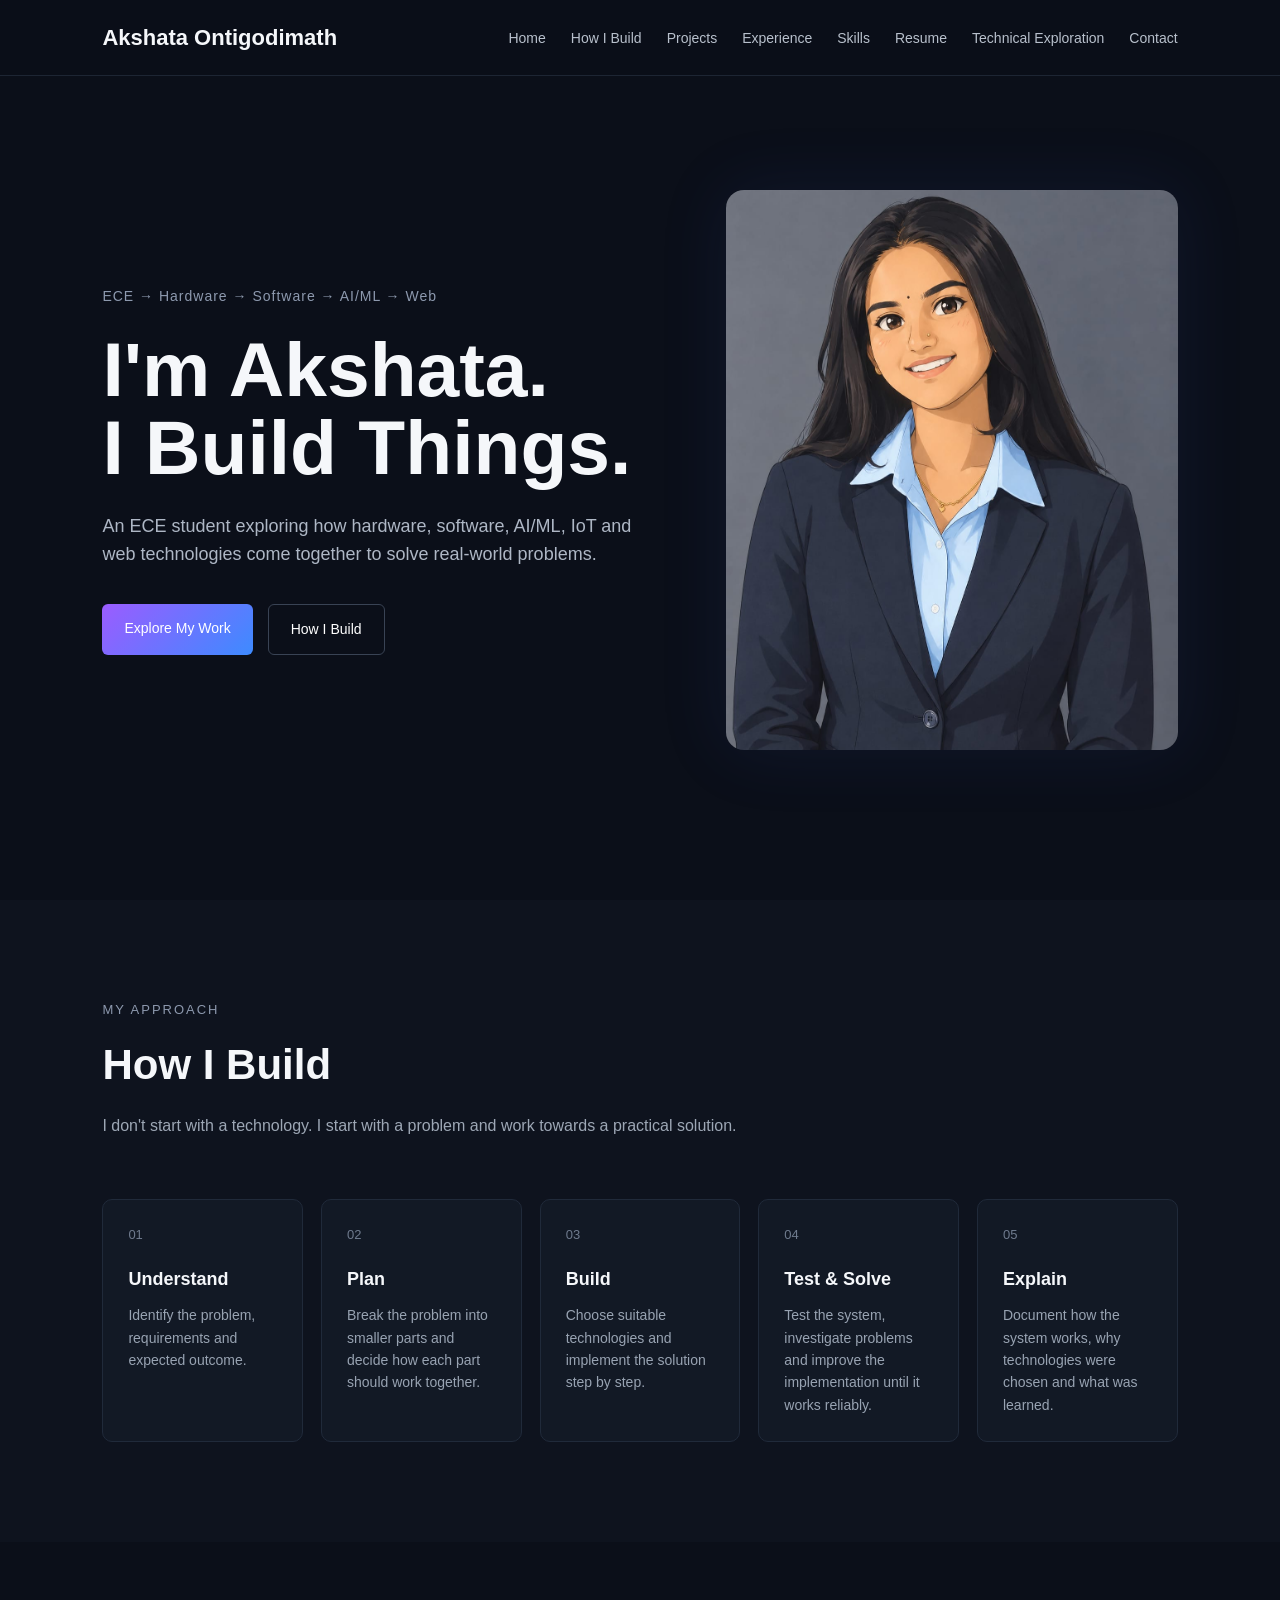
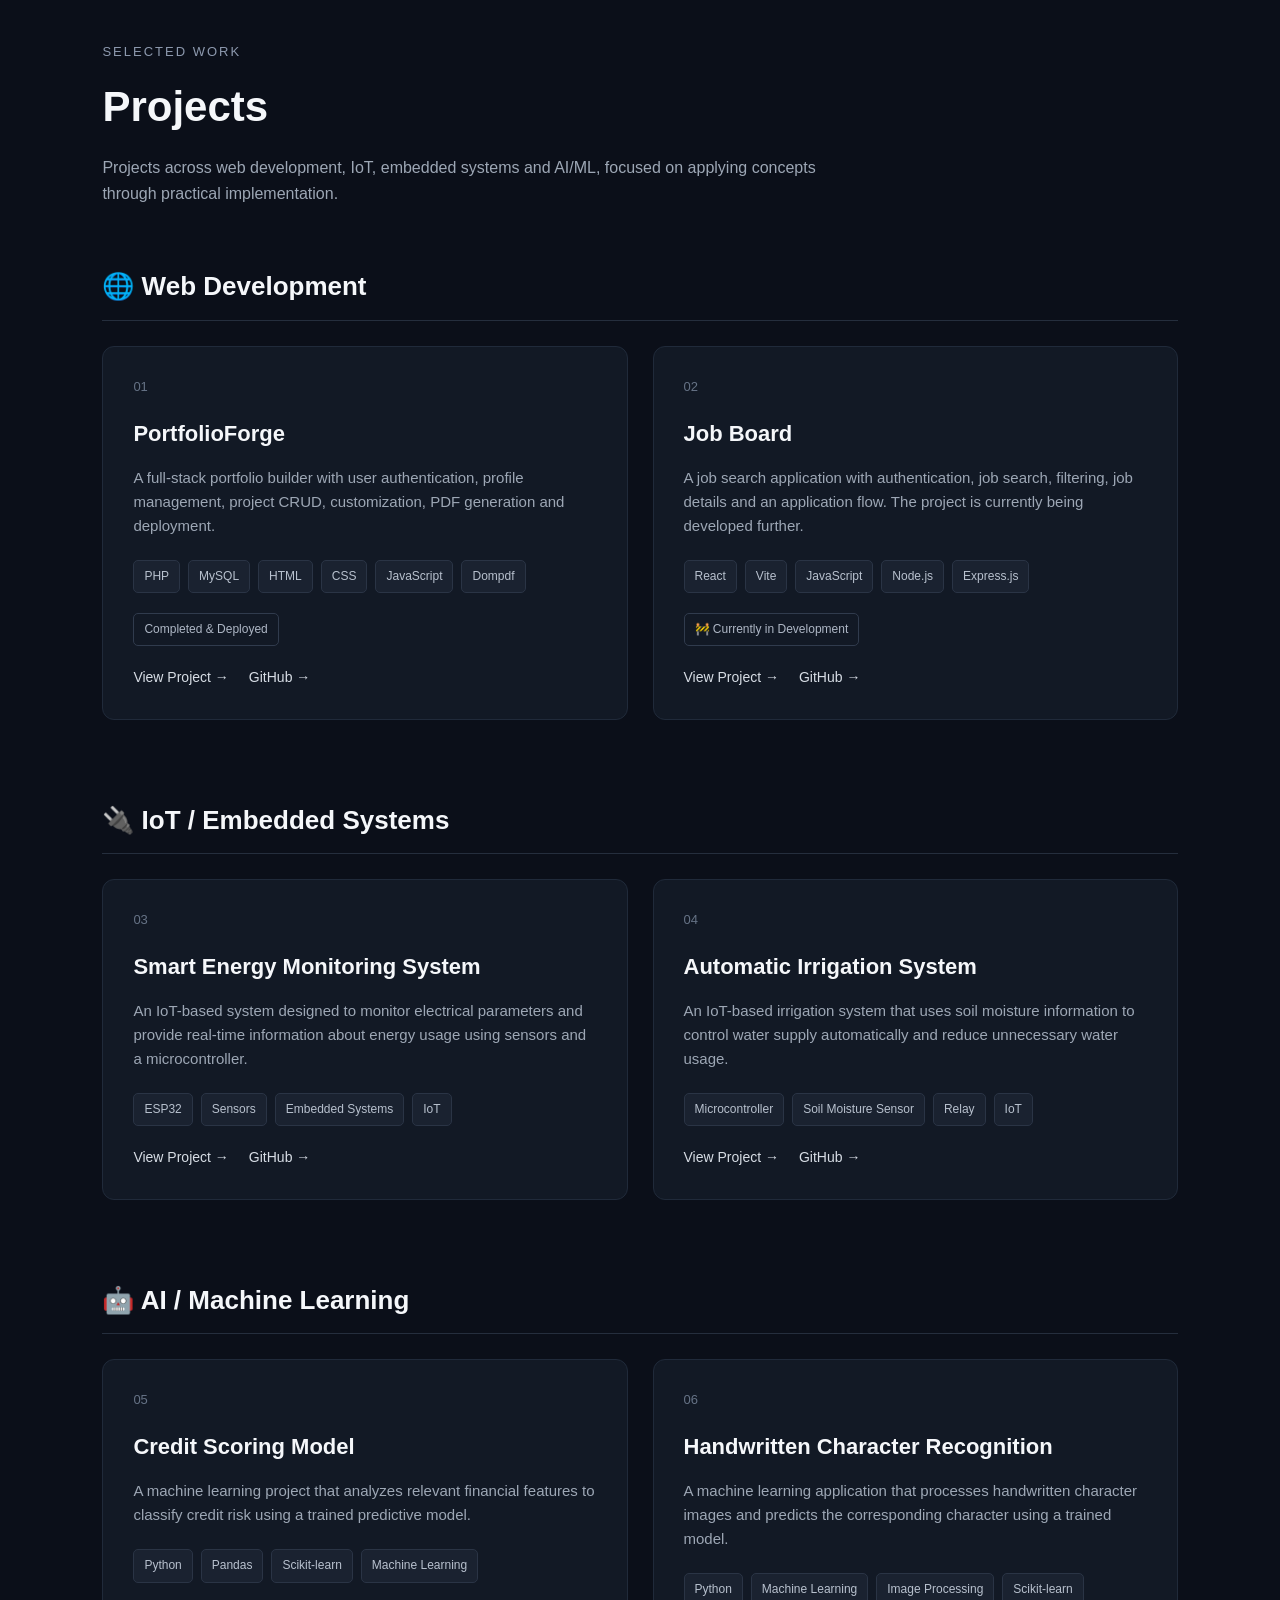
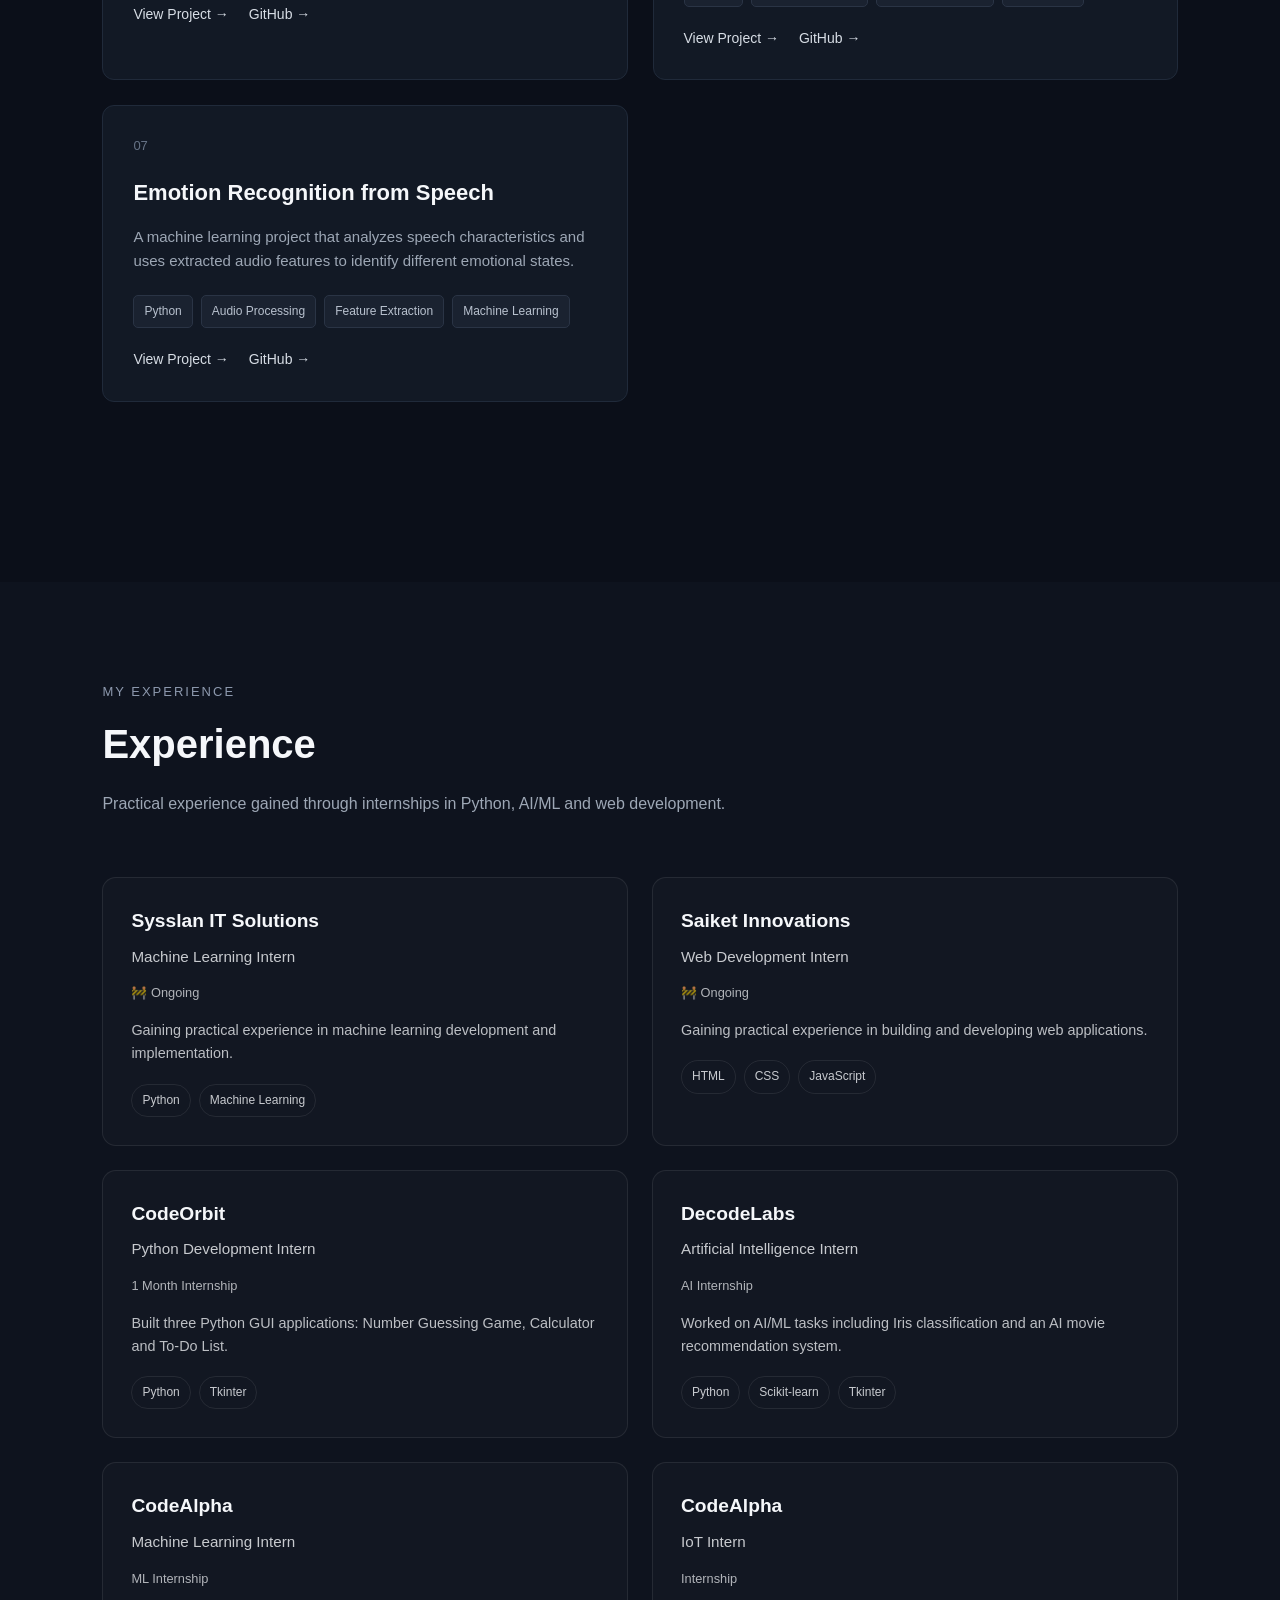
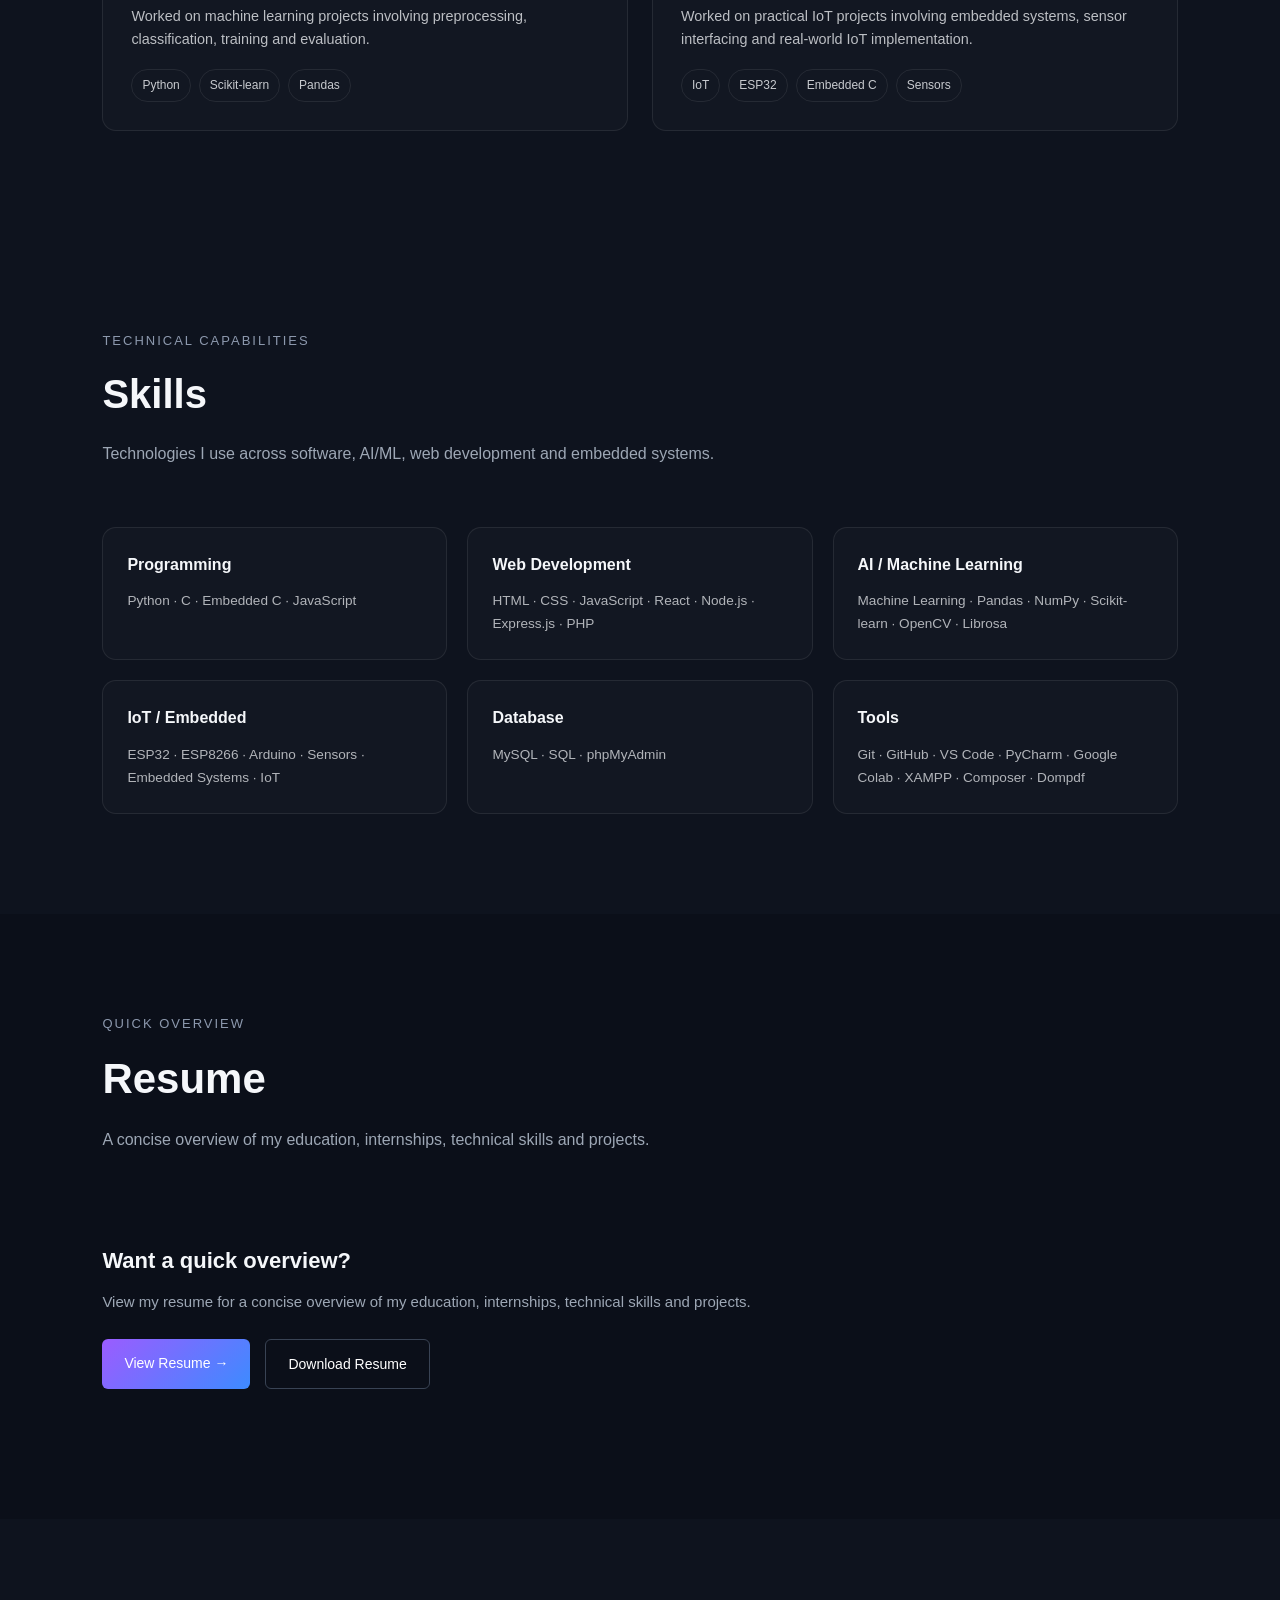
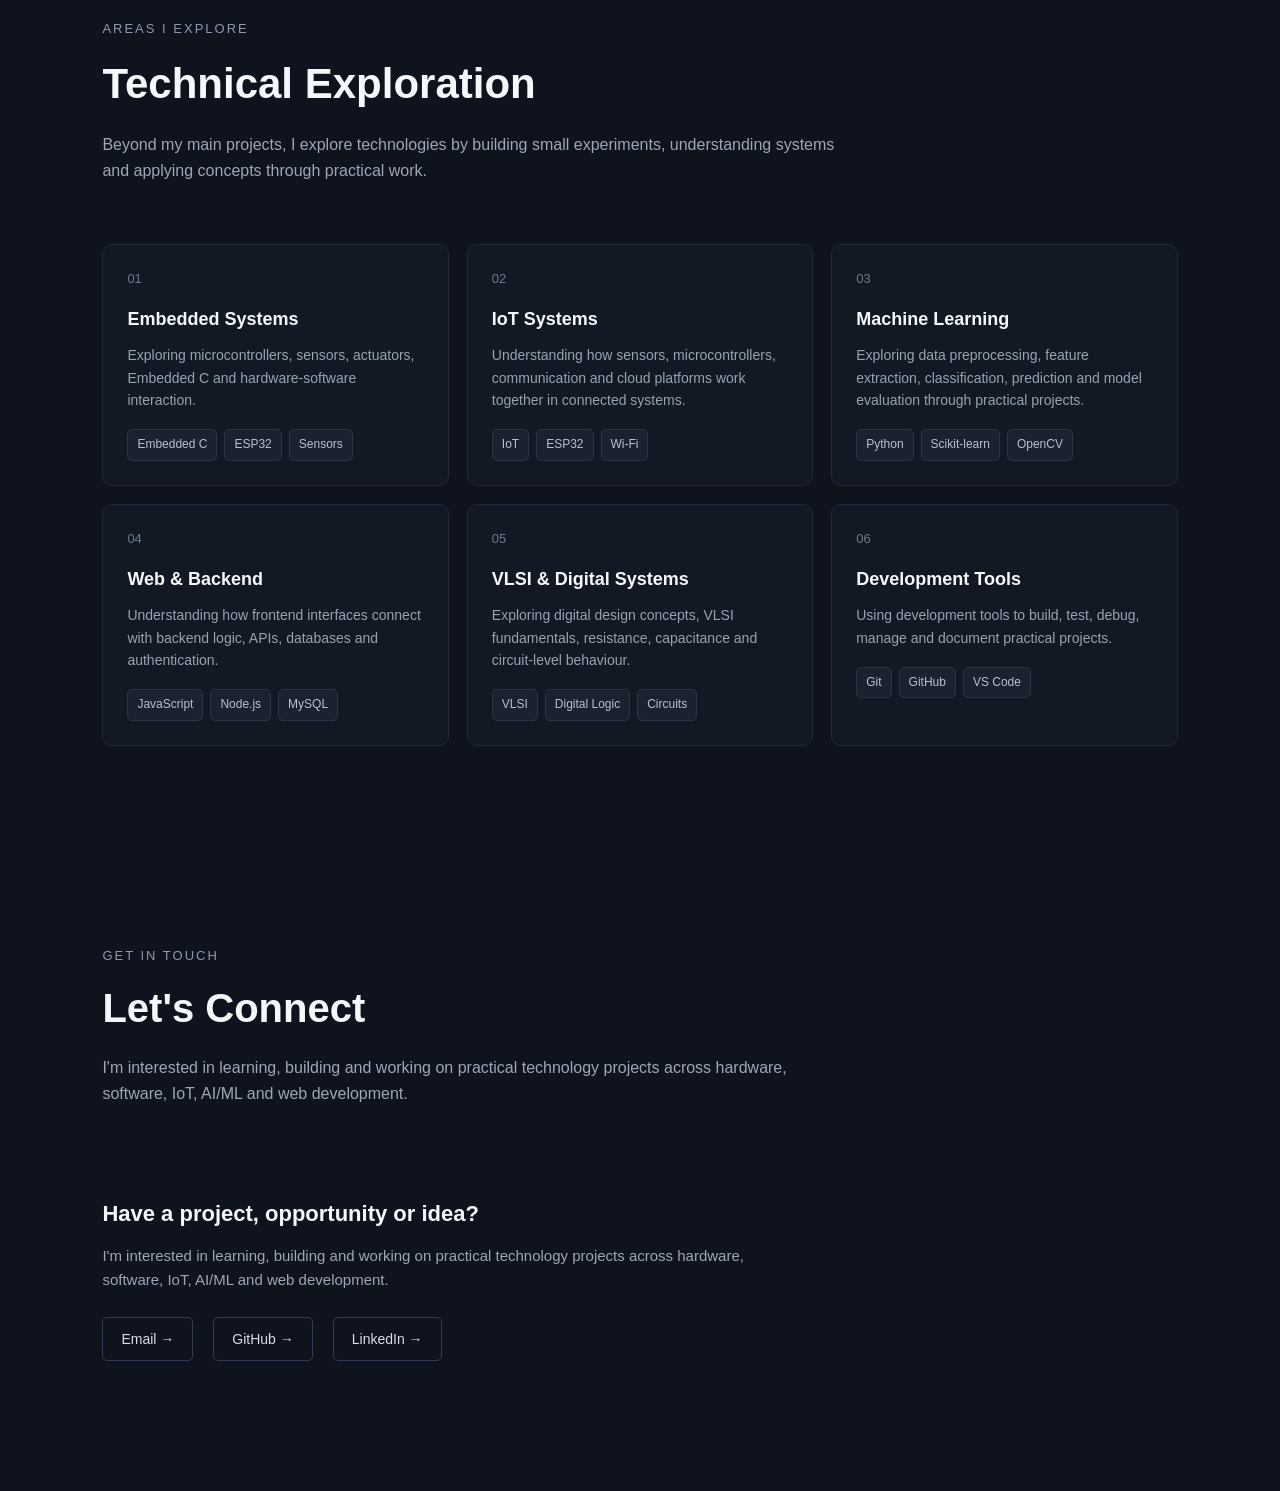
==== commit a10f1ab7: "update portfolio design and profile image" ====
--- a/index.html
+++ b/index.html
@@ -34,8 +34,7 @@
 <section id="home" class="hero">
 
     <div class="hero-content">
-
-        <p class="hero-label">
+      <p class="hero-label">
             ECE → Hardware → Software → AI/ML → Web
         </p>
 
@@ -64,6 +63,9 @@
         </div>
 
     </div>
+      <div class="hero-image">
+    <img src="profile.jpeg" alt="Akshata Ontigodimath">
+</div>
 
 </section>
 
--- a/css/style.css
+++ b/css/style.css
@@ -3,343 +3,425 @@
 ============================== */
 
 * {
-  margin: 0;
-  padding: 0;
-  box-sizing: border-box;
-  }
+    margin: 0;
+    padding: 0;
+    box-sizing: border-box;
+}
 
 html {
-scroll-behavior: smooth;
+    scroll-behavior: smooth;
 }
 
 body {
-font-family: Arial, Helvetica, sans-serif;
-background: #0b0f19;
-color: #f5f7fa;
-line-height: 1.6;
+    font-family: Arial, Helvetica, sans-serif;
+    background: #0b0f19;
+    color: #f5f7fa;
+    line-height: 1.6;
 }
 
 a {
-text-decoration: none;
-color: inherit;
-}
+    text-decoration: none;
+    color: inherit;
+}
+
 
 /* ==============================
 NAVIGATION
 ============================== */
 
 .navbar {
-position: fixed;
-top: 0;
-left: 0;
-width: 100%;
-
-display: flex;
-justify-content: space-between;
-align-items: center;
-
-padding: 20px 8%;
-
-background: rgba(11, 15, 25, 0.95);
-border-bottom: 1px solid #1d2533;
-
-z-index: 1000;
-
+    position: fixed;
+    top: 0;
+    left: 0;
+    width: 100%;
+
+    display: flex;
+    justify-content: space-between;
+    align-items: center;
+
+    padding: 20px 8%;
+
+    background: rgba(11, 15, 25, 0.95);
+    border-bottom: 1px solid #1d2533;
+
+    z-index: 1000;
 }
 
 .logo {
-font-size: 22px;
-font-weight: bold;
+    font-size: 22px;
+    font-weight: bold;
 }
 
 .nav-links {
-display: flex;
-list-style: none;
-gap: 25px;
+    display: flex;
+    list-style: none;
+    gap: 25px;
 }
 
 .nav-links a {
-color: #b8c0cc;
-font-size: 14px;
-transition: 0.3s;
+    color: #b8c0cc;
+    font-size: 14px;
+    transition: 0.3s;
 }
 
 .nav-links a:hover {
-color: #ffffff;
-}
-
-/* ==============================
-HERO
+    color: #ffffff;
+}
+
+
+/* ==============================
+HERO SECTION
 ============================== */
 
 .hero {
-min-height: 100vh;
-
-display: flex;
-align-items: center;
-
-padding: 120px 8% 80px;
-
-}
+    min-height: 100vh;
+
+    display: flex;
+    align-items: center;
+    justify-content: space-between;
+
+    gap: 60px;
+
+    padding: 120px 8% 80px;
+
+    background: #0b0f19;
+}
+
+
+/* LEFT SIDE */
 
 .hero-content {
-max-width: 850px;
+    flex: 1;
+    max-width: 650px;
+    z-index: 2;
 }
 
 .hero-label {
-color: #8d99ae;
-font-size: 14px;
-letter-spacing: 2px;
-margin-bottom: 20px;
+    color: #8d99ae;
+    font-size: 14px;
+    letter-spacing: 1px;
+    margin-bottom: 22px;
 }
 
 .hero h1 {
-font-size: clamp(45px, 7vw, 85px);
-line-height: 1.05;
-margin-bottom: 25px;
+    font-size: clamp(50px, 6vw, 82px);
+    line-height: 1.02;
+    margin-bottom: 25px;
 }
 
 .hero-description {
-max-width: 700px;
-color: #aeb7c5;
-font-size: 18px;
-margin-bottom: 35px;
-}
+    max-width: 650px;
+    color: #aeb7c5;
+    font-size: 18px;
+    line-height: 1.6;
+    margin-bottom: 35px;
+}
+
+
+/* ==============================
+HERO BUTTONS
+============================== */
 
 .hero-buttons {
-display: flex;
-gap: 15px;
-flex-wrap: wrap;
+    display: flex;
+    gap: 15px;
+    flex-wrap: wrap;
 }
 
 .btn {
-padding: 13px 22px;
-border-radius: 6px;
-font-size: 14px;
-transition: 0.3s;
+    padding: 13px 22px;
+    border-radius: 6px;
+    font-size: 14px;
+    transition: 0.3s;
 }
 
 .primary-btn {
-background: #ffffff;
-color: #0b0f19;
+    background: linear-gradient(135deg, #9b5cff, #3d8bff);
+    color: #ffffff;
 }
 
 .primary-btn:hover {
-opacity: 0.85;
+    opacity: 0.85;
+    transform: translateY(-2px);
 }
 
 .secondary-btn {
-border: 1px solid #394354;
-color: #ffffff;
+    border: 1px solid #394354;
+    color: #ffffff;
 }
 
 .secondary-btn:hover {
-background: #151b27;
-}
+    background: #151b27;
+}
+
+
+/* ==============================
+HERO IMAGE
+============================== */
+
+/*
+   These rules handle both:
+   .hero-image
+   and
+   .hero > img
+
+   So the image remains properly positioned
+   even if your HTML uses either structure.
+*/
+
+.hero-image {
+    flex: 0 0 42%;
+
+    display: flex;
+    justify-content: center;
+    align-items: center;
+
+    position: relative;
+}
+
+.hero-image img {
+    display: block;
+
+    width: 100%;
+    max-width: 480px;
+
+    height: 560px;
+
+    object-fit: cover;
+    object-position: center;
+
+    border-radius: 18px;
+
+    /* Keeps the image visually integrated with
+       the dark portfolio design */
+    box-shadow: 0 0 70px rgba(60, 80, 180, 0.12);
+}
+
+
+/* If your HTML has the image directly inside .hero */
+
+.hero > img {
+    flex: 0 0 42%;
+
+    display: block;
+
+    width: 100%;
+    max-width: 480px;
+
+    height: 560px;
+
+    object-fit: cover;
+    object-position: center;
+
+    border-radius: 18px;
+
+    box-shadow: 0 0 70px rgba(60, 80, 180, 0.12);
+}
+
 
 /* ==============================
 COMMON SECTION
 ============================== */
 
 section {
-padding: 100px 8%;
+    padding: 100px 8%;
 }
 
 .section-heading {
-max-width: 750px;
-margin-bottom: 60px;
+    max-width: 750px;
+    margin-bottom: 60px;
 }
 
 .section-label {
-color: #8d99ae;
-font-size: 13px;
-letter-spacing: 2px;
-margin-bottom: 10px;
+    color: #8d99ae;
+    font-size: 13px;
+    letter-spacing: 2px;
+    margin-bottom: 10px;
 }
 
 .section-heading h2 {
-font-size: 42px;
-margin-bottom: 15px;
+    font-size: 42px;
+    margin-bottom: 15px;
 }
 
 .section-heading > p:last-child {
-color: #9da7b5;
-}
+    color: #9da7b5;
+}
+
 
 /* ==============================
 HOW I BUILD
 ============================== */
 
 .how-build {
-background: #0e131e;
+    background: #0e131e;
 }
 
 .build-process {
-display: grid;
-grid-template-columns: repeat(5, 1fr);
-gap: 18px;
+    display: grid;
+    grid-template-columns: repeat(5, 1fr);
+    gap: 18px;
 }
 
 .process-step {
-padding: 25px;
-background: #121925;
-border: 1px solid #202a3a;
-border-radius: 10px;
-
-transition: transform 0.3s, border-color 0.3s;
-
+    padding: 25px;
+
+    background: #121925;
+    border: 1px solid #202a3a;
+    border-radius: 10px;
+
+    transition: transform 0.3s, border-color 0.3s;
 }
 
 .process-step:hover {
-transform: translateY(-5px);
-border-color: #465267;
+    transform: translateY(-5px);
+    border-color: #465267;
 }
 
 .process-step span {
-display: block;
-color: #6f7b8e;
-font-size: 13px;
-margin-bottom: 20px;
+    display: block;
+    color: #6f7b8e;
+    font-size: 13px;
+    margin-bottom: 20px;
 }
 
 .process-step h3 {
-font-size: 18px;
-margin-bottom: 10px;
+    font-size: 18px;
+    margin-bottom: 10px;
 }
 
 .process-step p {
-color: #98a3b2;
-font-size: 14px;
-}
+    color: #98a3b2;
+    font-size: 14px;
+}
+
 
 /* ==============================
 PROJECTS
 ============================== */
 
 .projects-section {
-background: #0b0f19;
+    background: #0b0f19;
 }
 
 .project-category {
-margin-bottom: 80px;
+    margin-bottom: 80px;
 }
 
 .category-title {
-font-size: 26px;
-margin-bottom: 25px;
-padding-bottom: 12px;
-
-border-bottom: 1px solid #252e3d;
-
+    font-size: 26px;
+    margin-bottom: 25px;
+    padding-bottom: 12px;
+    border-bottom: 1px solid #252e3d;
 }
 
 .projects-grid {
-display: grid;
-grid-template-columns: repeat(2, 1fr);
-gap: 25px;
-}
+    display: grid;
+    grid-template-columns: repeat(2, 1fr);
+    gap: 25px;
+}
+
 
 /* ==============================
 PROJECT CARDS
 ============================== */
 
 .project-card {
-position: relative;
-
-padding: 30px;
-
-background: #121925;
-border: 1px solid #202a3a;
-border-radius: 12px;
-
-transition: transform 0.3s, border-color 0.3s;
-
+    position: relative;
+
+    padding: 30px;
+
+    background: #121925;
+    border: 1px solid #202a3a;
+    border-radius: 12px;
+
+    transition: transform 0.3s, border-color 0.3s;
 }
 
 .project-card:hover {
-transform: translateY(-6px);
-border-color: #465267;
+    transform: translateY(-6px);
+    border-color: #465267;
 }
 
 .project-number {
-color: #667386;
-font-size: 13px;
-margin-bottom: 18px;
+    color: #667386;
+    font-size: 13px;
+    margin-bottom: 18px;
 }
 
 .project-card h3 {
-font-size: 22px;
-margin-bottom: 15px;
+    font-size: 22px;
+    margin-bottom: 15px;
 }
 
 .project-card p {
-color: #9da7b5;
-font-size: 15px;
-margin-bottom: 22px;
-}
+    color: #9da7b5;
+    font-size: 15px;
+    margin-bottom: 22px;
+}
+
 
 /* ==============================
 PROJECT TECHNOLOGIES
 ============================== */
 
 .project-tech {
-display: flex;
-flex-wrap: wrap;
-gap: 8px;
-
-margin-bottom: 20px;
-
+    display: flex;
+    flex-wrap: wrap;
+    gap: 8px;
+    margin-bottom: 20px;
 }
 
 .project-tech span {
-padding: 6px 10px;
-
-background: #1a2230;
-border: 1px solid #2a3445;
-border-radius: 5px;
-
-color: #b8c1ce;
-font-size: 12px;
-
-}
+    padding: 6px 10px;
+
+    background: #1a2230;
+    border: 1px solid #2a3445;
+    border-radius: 5px;
+
+    color: #b8c1ce;
+    font-size: 12px;
+}
+
 
 /* ==============================
 PROJECT STATUS
 ============================== */
 
 .project-status {
-display: inline-block;
-
-margin-bottom: 20px;
-padding: 6px 10px;
-
-border: 1px solid #303b4d;
-border-radius: 5px;
-
-color: #aeb7c5;
-font-size: 12px;
-
-}
+    display: inline-block;
+
+    margin-bottom: 20px;
+    padding: 6px 10px;
+
+    border: 1px solid #303b4d;
+    border-radius: 5px;
+
+    color: #aeb7c5;
+    font-size: 12px;
+}
+
 
 /* ==============================
 PROJECT LINKS
 ============================== */
 
 .project-links {
-display: flex;
-gap: 20px;
+    display: flex;
+    gap: 20px;
 }
 
 .project-link {
-color: #d7dde5;
-font-size: 14px;
-transition: 0.3s;
+    color: #d7dde5;
+    font-size: 14px;
+    transition: 0.3s;
 }
 
 .project-link:hover {
-color: #ffffff;
-transform: translateX(3px);
-}
+    color: #ffffff;
+    transform: translateX(3px);
+}
+
 
 /* ==============================
 OTHER SECTIONS
@@ -348,88 +430,29 @@
 #experience,
 #skills,
 #contact {
-min-height: 300px;
-background: #0e131e;
+    min-height: 300px;
+    background: #0e131e;
 }
 
 #experience h2,
 #skills h2,
 #contact h2 {
-font-size: 40px;
-}
-
-/* ==============================
-RESPONSIVE DESIGN
-============================== */
-
-@media (max-width: 1000px) {
-
-.build-process {
-    grid-template-columns: repeat(2, 1fr);
-}
-
-.projects-grid {
-    grid-template-columns: 1fr;
-}
-
-.nav-links {
-    gap: 15px;
-}
-
-}
-
-@media (max-width: 700px) {
-
-.navbar {
-    padding: 16px 5%;
-}
-
-.logo {
-    font-size: 18px;
-}
-
-.nav-links {
-    display: none;
-}
-
-section {
-    padding: 80px 5%;
-}
-
-.hero {
-    padding: 120px 5% 70px;
-}
-
-.hero h1 {
-    font-size: 48px;
-}
-
-.hero-description {
-    font-size: 16px;
-}
-
-.section-heading h2 {
-    font-size: 34px;
-}
-
-.build-process {
-    grid-template-columns: 1fr;
-}
-
-.project-card {
-    padding: 25px;
-}
-
-}
+    font-size: 40px;
+}
+
+
 /* ==============================
 PROJECT DETAIL PAGE
 ============================== */
 
 .project-detail-hero {
     min-height: 70vh;
+
     display: flex;
     align-items: center;
+
     padding: 150px 8% 90px;
+
     background: #0b0f19;
 }
 
@@ -494,16 +517,20 @@
     display: flex;
     align-items: center;
     justify-content: center;
+
     flex-wrap: wrap;
     gap: 12px;
+
     margin: 35px 0;
 }
 
 .architecture-box {
     padding: 16px 18px;
+
     background: #121925;
     border: 1px solid #2a3445;
     border-radius: 8px;
+
     color: #f5f7fa;
     text-align: center;
 }
@@ -521,12 +548,14 @@
 .technology-list {
     display: grid;
     grid-template-columns: repeat(2, 1fr);
+
     gap: 18px;
     margin-top: 30px;
 }
 
 .technology-item {
     padding: 25px;
+
     background: #121925;
     border: 1px solid #202a3a;
     border-radius: 10px;
@@ -551,9 +580,12 @@
 .feature-list {
     display: grid;
     grid-template-columns: repeat(2, 1fr);
+
     gap: 12px 35px;
+
     margin-top: 25px;
     padding-left: 20px;
+
     color: #b8c0cc;
 }
 
@@ -569,12 +601,14 @@
 .challenge-list {
     display: grid;
     grid-template-columns: repeat(2, 1fr);
+
     gap: 18px;
     margin-top: 30px;
 }
 
 .challenge-item {
     padding: 25px;
+
     background: #121925;
     border: 1px solid #202a3a;
     border-radius: 10px;
@@ -609,8 +643,10 @@
 
 .project-footer {
     padding: 35px 8%;
+
     display: flex;
     justify-content: space-between;
+
     gap: 20px;
 
     border-top: 1px solid #202a3a;
@@ -629,65 +665,8 @@
 
 
 /* ==============================
-PROJECT DETAIL RESPONSIVE
-============================== */
-
-@media (max-width: 1000px) {
-
-    .technology-list,
-    .challenge-list {
-        grid-template-columns: 1fr;
-    }
-
-}
-
-
-@media (max-width: 700px) {
-
-    .project-detail-hero {
-        padding: 130px 5% 70px;
-        min-height: auto;
-    }
-
-    .project-detail-section {
-        padding: 70px 5%;
-    }
-
-    .detail-block {
-        padding: 45px 0;
-    }
-
-    .detail-block h2 {
-        font-size: 30px;
-    }
-
-    .architecture-flow {
-        flex-direction: column;
-    }
-
-    .architecture-flow > span {
-        transform: rotate(90deg);
-    }
-
-    .feature-list {
-        grid-template-columns: 1fr;
-    }
-
-    .project-detail-links {
-        flex-direction: column;
-    }
-
-    .project-footer {
-        padding: 30px 5%;
-        flex-direction: column;
-    }
-
-}
-
-
-/* =========================================
-   EXPERIENCE SECTION
-   ========================================= */
+EXPERIENCE SECTION
+============================== */
 
 .experience-section {
     padding: 100px 8%;
@@ -695,21 +674,26 @@
 
 .experience-grid {
     max-width: 1100px;
+
     margin: 50px auto 0;
 
     display: grid;
     grid-template-columns: repeat(2, 1fr);
+
     gap: 24px;
 }
 
 .experience-card {
     padding: 28px;
+
     border: 1px solid rgba(255, 255, 255, 0.08);
     border-radius: 14px;
+
     background: rgba(255, 255, 255, 0.02);
 
-    transition: transform 0.3s ease,
-                border-color 0.3s ease;
+    transition:
+        transform 0.3s ease,
+        border-color 0.3s ease;
 }
 
 .experience-card:hover {
@@ -731,6 +715,7 @@
 .experience-status,
 .experience-duration {
     display: inline-block;
+
     margin-bottom: 16px;
 
     font-size: 0.8rem;
@@ -741,6 +726,7 @@
     line-height: 1.6;
     font-size: 0.9rem;
     opacity: 0.75;
+
     margin-bottom: 18px;
 }
 
@@ -752,17 +738,20 @@
 
 .experience-tech span {
     padding: 6px 10px;
+
     border-radius: 20px;
 
     font-size: 0.75rem;
+
     border: 1px solid rgba(255, 255, 255, 0.1);
+
     opacity: 0.8;
 }
 
 
-/* =========================================
-   SKILLS SECTION
-   ========================================= */
+/* ==============================
+SKILLS SECTION
+============================== */
 
 .skills-section {
     padding: 100px 8%;
@@ -770,10 +759,12 @@
 
 .skills-grid {
     max-width: 1100px;
+
     margin: 50px auto 0;
 
     display: grid;
     grid-template-columns: repeat(3, 1fr);
+
     gap: 20px;
 }
 
@@ -782,6 +773,7 @@
 
     border: 1px solid rgba(255, 255, 255, 0.08);
     border-radius: 14px;
+
     background: rgba(255, 255, 255, 0.02);
 }
 
@@ -792,37 +784,17 @@
 
 .skill-category p {
     margin: 0;
+
     line-height: 1.7;
     font-size: 0.85rem;
+
     opacity: 0.7;
 }
 
 
-/* =========================================
-   RESPONSIVE
-   ========================================= */
-
-@media (max-width: 800px) {
-
-    .experience-grid {
-        grid-template-columns: 1fr;
-    }
-
-    .skills-grid {
-        grid-template-columns: repeat(2, 1fr);
-    }
-
-}
-
-@media (max-width: 500px) {
-
-    .skills-grid {
-        grid-template-columns: 1fr;
-    }
-
-}/* =========================================
-   RESUME SECTION
-   ========================================= */
+/* ==============================
+RESUME SECTION
+============================== */
 
 .resume-section {
     background: #0b0f19;
@@ -840,9 +812,12 @@
 
 .resume-content p {
     max-width: 650px;
+
     color: #9da7b5;
+
     font-size: 15px;
     line-height: 1.6;
+
     margin-bottom: 25px;
 }
 
@@ -853,9 +828,9 @@
 }
 
 
-/* =========================================
-   TECHNICAL EXPLORATION
-   ========================================= */
+/* ==============================
+TECHNICAL EXPLORATION
+============================== */
 
 .exploration-section {
     background: #0e131e;
@@ -865,6 +840,7 @@
     max-width: 750px;
 
     color: #9da7b5;
+
     font-size: 15px;
     line-height: 1.6;
 
@@ -875,6 +851,7 @@
 .exploration-grid {
     display: grid;
     grid-template-columns: repeat(3, 1fr);
+
     gap: 18px;
 }
 
@@ -885,7 +862,9 @@
     border: 1px solid #202a3a;
     border-radius: 10px;
 
-    transition: transform 0.3s, border-color 0.3s;
+    transition:
+        transform 0.3s,
+        border-color 0.3s;
 }
 
 .exploration-card:hover {
@@ -897,7 +876,9 @@
     display: block;
 
     color: #6f7b8e;
+
     font-size: 13px;
+
     margin-bottom: 16px;
 }
 
@@ -908,8 +889,10 @@
 
 .exploration-card p {
     color: #98a3b2;
+
     font-size: 14px;
     line-height: 1.6;
+
     margin-bottom: 18px;
 }
 
@@ -927,13 +910,14 @@
     border-radius: 5px;
 
     color: #b8c1ce;
+
     font-size: 12px;
 }
 
 
-/* =========================================
-   CONTACT SECTION
-   ========================================= */
+/* ==============================
+CONTACT SECTION
+============================== */
 
 .contact-section {
     background: #0b0f19;
@@ -951,9 +935,12 @@
 
 .contact-content p {
     max-width: 700px;
+
     color: #9da7b5;
+
     font-size: 15px;
     line-height: 1.6;
+
     margin-bottom: 25px;
 }
 
@@ -970,6 +957,7 @@
     border-radius: 5px;
 
     color: #d7dde5;
+
     font-size: 14px;
 
     transition: 0.3s;
@@ -982,20 +970,195 @@
 }
 
 
-/* =========================================
-   NEW SECTIONS RESPONSIVE
-   ========================================= */
+/* ==============================
+RESPONSIVE - 1000px
+============================== */
 
 @media (max-width: 1000px) {
+
+    .hero {
+        gap: 35px;
+        padding-left: 6%;
+        padding-right: 6%;
+    }
+
+    .hero-image {
+        flex: 0 0 40%;
+    }
+
+    .hero-image img,
+    .hero > img {
+        max-width: 400px;
+        height: 500px;
+    }
+
+    .build-process {
+        grid-template-columns: repeat(2, 1fr);
+    }
+
+    .projects-grid {
+        grid-template-columns: 1fr;
+    }
+
+    .nav-links {
+        gap: 15px;
+    }
+
+    .technology-list,
+    .challenge-list {
+        grid-template-columns: 1fr;
+    }
 
     .exploration-grid {
         grid-template-columns: repeat(2, 1fr);
     }
-
-}
-
+}
+
+
+/* ==============================
+RESPONSIVE - 800px
+============================== */
+
+@media (max-width: 800px) {
+
+    .hero {
+        min-height: auto;
+
+        flex-direction: column;
+
+        text-align: center;
+
+        padding-top: 140px;
+        padding-bottom: 80px;
+    }
+
+    .hero-content {
+        max-width: 700px;
+    }
+
+    .hero-description {
+        margin-left: auto;
+        margin-right: auto;
+    }
+
+    .hero-buttons {
+        justify-content: center;
+    }
+
+    .hero-image {
+        flex: none;
+
+        width: 100%;
+
+        margin-top: 30px;
+    }
+
+    .hero-image img,
+    .hero > img {
+        width: 100%;
+        max-width: 420px;
+        height: 500px;
+    }
+
+    .experience-grid {
+        grid-template-columns: 1fr;
+    }
+
+    .skills-grid {
+        grid-template-columns: repeat(2, 1fr);
+    }
+}
+
+
+/* ==============================
+RESPONSIVE - 700px
+============================== */
 
 @media (max-width: 700px) {
+
+    .navbar {
+        padding: 16px 5%;
+    }
+
+    .logo {
+        font-size: 18px;
+    }
+
+    .nav-links {
+        display: none;
+    }
+
+    section {
+        padding: 80px 5%;
+    }
+
+    .hero {
+        padding: 120px 5% 70px;
+    }
+
+    .hero h1 {
+        font-size: 48px;
+    }
+
+    .hero-description {
+        font-size: 16px;
+    }
+
+    .hero-image img,
+    .hero > img {
+        max-width: 360px;
+        height: 450px;
+    }
+
+    .section-heading h2 {
+        font-size: 34px;
+    }
+
+    .build-process {
+        grid-template-columns: 1fr;
+    }
+
+    .project-card {
+        padding: 25px;
+    }
+
+    .project-detail-hero {
+        padding: 130px 5% 70px;
+        min-height: auto;
+    }
+
+    .project-detail-section {
+        padding: 70px 5%;
+    }
+
+    .detail-block {
+        padding: 45px 0;
+    }
+
+    .detail-block h2 {
+        font-size: 30px;
+    }
+
+    .architecture-flow {
+        flex-direction: column;
+    }
+
+    .architecture-flow > span {
+        transform: rotate(90deg);
+    }
+
+    .feature-list {
+        grid-template-columns: 1fr;
+    }
+
+    .project-detail-links {
+        flex-direction: column;
+    }
+
+    .project-footer {
+        padding: 30px 5%;
+        flex-direction: column;
+    }
 
     .resume-content,
     .contact-content {
@@ -1011,15 +1174,31 @@
         flex-direction: column;
         align-items: flex-start;
     }
-
-}
-
+}
+
+
+/* ==============================
+RESPONSIVE - 500px
+============================== */
 
 @media (max-width: 500px) {
+
+    .hero h1 {
+        font-size: 42px;
+    }
+
+    .hero-image img,
+    .hero > img {
+        max-width: 320px;
+        height: 410px;
+    }
+
+    .skills-grid {
+        grid-template-columns: 1fr;
+    }
 
     .resume-buttons,
     .contact-links {
         align-items: flex-start;
     }
-
 }
